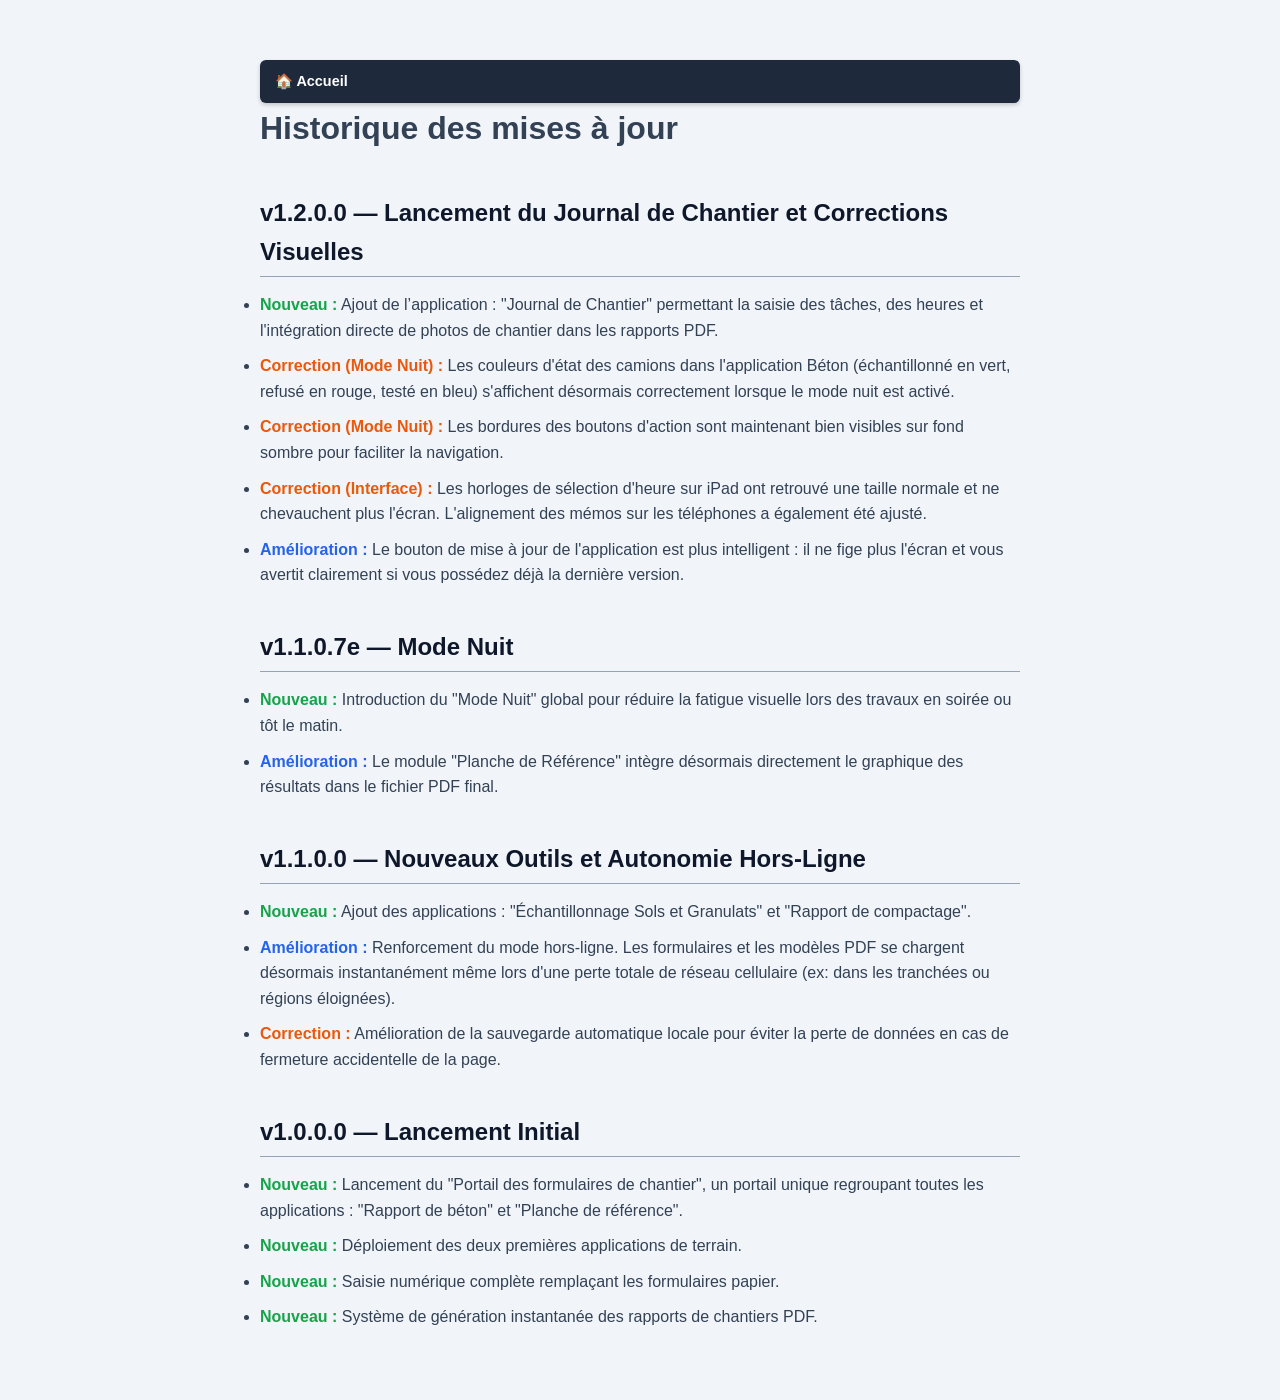
==== changelog.html @ 29d49f3a "v1.2.0.0c" ====
<!DOCTYPE html>
<html lang="fr">
<head>
    <meta charset="UTF-8">
    <meta name="viewport" content="width=device-width, initial-scale=1.0">
    <title>Historique des mises à jour - Hub Inspection</title>
    <link rel="stylesheet" href="styles.css">
    <style>
        .changelog-container {
            max-width: 800px;
            margin: 20px auto;
            padding: 20px;
            line-height: 1.6;
        }
        .version-title {
            border-bottom: 1px solid #94a3b8;
            padding-bottom: 5px;
            margin-top: 40px;
            color: #0f172a;
        }
        body.dark-mode .version-title {
            color: #f1f5f9;
            border-bottom: 1px solid #475569;
        }
        .changelog-list li {
            margin-bottom: 10px;
        }
        .tag-nouveau { color: #16a34a; font-weight: bold; }
        .tag-correction { color: #ea580c; font-weight: bold; }
        .tag-amelioration { color: #2563eb; font-weight: bold; }
        
        body.dark-mode .tag-nouveau { color: #4ade80; }
        body.dark-mode .tag-correction { color: #fb923c; }
        body.dark-mode .tag-amelioration { color: #60a5fa; }
    </style>
</head>
<body>
    <div class="changelog-container">
        
        <a class="home-button" href="index.html" style="text-align: center; margin-left: auto; background: #1e293b; color: white; text-decoration: none; padding: 10px 15px; border-radius: 6px; font-weight: bold; font-size: 0.9rem; display: flex; align-items: center; box-shadow: 0 2px 4px rgba(0,0,0,0.2);">
            🏠 Accueil
        </a>
        
        <h1 style="margin-bottom: 10px;">Historique des mises à jour</h1>
        
        <!-- v1.2.0.0 -->
        <h2 class="version-title">v1.2.0.0 — Lancement du Journal de Chantier et Corrections Visuelles</h2>
        <ul class="changelog-list">
            <li><span class="tag-nouveau">Nouveau :</span> Ajout de l’application : "Journal de Chantier" permettant la saisie des tâches, des heures et l'intégration directe de photos de chantier dans les rapports PDF.</li>
            <li><span class="tag-correction">Correction (Mode Nuit) :</span> Les couleurs d'état des camions dans l'application Béton (échantillonné en vert, refusé en rouge, testé en bleu) s'affichent désormais correctement lorsque le mode nuit est activé.</li>
            <li><span class="tag-correction">Correction (Mode Nuit) :</span> Les bordures des boutons d'action sont maintenant bien visibles sur fond sombre pour faciliter la navigation.</li>
            <li><span class="tag-correction">Correction (Interface) :</span> Les horloges de sélection d'heure sur iPad ont retrouvé une taille normale et ne chevauchent plus l'écran. L'alignement des mémos sur les téléphones a également été ajusté.</li>
            <li><span class="tag-amelioration">Amélioration :</span> Le bouton de mise à jour de l'application est plus intelligent : il ne fige plus l'écran et vous avertit clairement si vous possédez déjà la dernière version.</li>
        </ul>

        <!-- v1.1.0.7e -->
        <h2 class="version-title">v1.1.0.7e — Mode Nuit</h2>
        <ul class="changelog-list">
            <li><span class="tag-nouveau">Nouveau :</span> Introduction du "Mode Nuit" global pour réduire la fatigue visuelle lors des travaux en soirée ou tôt le matin.</li>
            <li><span class="tag-amelioration">Amélioration :</span> Le module "Planche de Référence" intègre désormais directement le graphique des résultats dans le fichier PDF final.</li>
        </ul>
        
        <!-- v1.1.0.0 -->
        <h2 class="version-title">v1.1.0.0 — Nouveaux Outils et Autonomie Hors-Ligne</h2>
        <ul class="changelog-list">
            <li><span class="tag-nouveau">Nouveau :</span> Ajout des applications : "Échantillonnage Sols et Granulats" et "Rapport de compactage".</li>
            <li><span class="tag-amelioration">Amélioration :</span> Renforcement du mode hors-ligne. Les formulaires et les modèles PDF se chargent désormais instantanément même lors d'une perte totale de réseau cellulaire (ex: dans les tranchées ou régions éloignées).</li>
            <li><span class="tag-correction">Correction :</span> Amélioration de la sauvegarde automatique locale pour éviter la perte de données en cas de fermeture accidentelle de la page.</li>
        </ul>
        
        <!-- v1.0.0.0 -->
        <h2 class="version-title">v1.0.0.0 — Lancement Initial</h2>
        <ul class="changelog-list">
            <li><span class="tag-nouveau">Nouveau :</span> Lancement du "Portail des formulaires de chantier", un portail unique regroupant toutes les applications : "Rapport de béton" et "Planche de référence".</li>
            <li><span class="tag-nouveau">Nouveau :</span> Déploiement des deux premières applications de terrain.</li>
            <li><span class="tag-nouveau">Nouveau :</span> Saisie numérique complète remplaçant les formulaires papier.</li>
            <li><span class="tag-nouveau">Nouveau :</span> Système de génération instantanée des rapports de chantiers PDF.</li>
        </ul>
        
    </div>

    <!-- Activation du Mode Nuit -->
    <script>
        if (localStorage.getItem('darkMode') === 'true') {
            document.body.classList.add('dark-mode');
        }
    </script>
</body>
</html>
---- styles.css ----
/* ========================================= */
/* VARIABLES ET RÉINITIALISATION GLOBALE     */
/* ========================================= */
:root {
    --primary: #0284c7;      
    --primary-hover: #0369a1;
    --success: #16a34a;      
    --success-bg: #f0fdf4;
    --warning: #b45309;      
    --danger: #dc2626;       
    --danger-bg: #fef2f2;
    --temoin: #8b5cf6;       
    --temoin-bg: #faf5ff;
    --bg-page: #f1f5f9;      
    --bg-card: #ffffff;
    --border: #cbd5e1;
    --text-main: #334155;
    --text-muted: #64748b;
}

* {
    box-sizing: border-box;
    margin: 0;
    padding: 0;
    font-family: 'Segoe UI', Roboto, Helvetica, Arial, sans-serif;
}

body {
    background-color: var(--bg-page);
    color: var(--text-main);
    padding: 20px;
    font-size: 16px; 
}

#app-container {
    max-width: 1200px; 
    margin: 0 auto;
    background: transparent;
}

/* ========================================= */
/* TYPOGRAPHIE ET EN-TÊTES                   */
/* ========================================= */
h2 {
    color: var(--primary);
    margin-bottom: 15px;
    font-size: 1.5rem;
    border-bottom: 2px solid var(--primary);
    padding-bottom: 5px;
}

h3 {
    color: var(--text-main);
    margin-bottom: 15px;
    font-size: 1.2rem;
    background-color: #e2e8f0;
    padding: 8px 12px;
    border-radius: 4px;
}

h4 {
    font-size: 1rem;
    color: var(--text-main);
}

/* ========================================= */
/* BARRE DE NAVIGATION (ONGLETS)             */
/* ========================================= */
#form-navigation {
    display: flex;
    gap: 10px;
    background: var(--bg-card);
    padding: 12px;
    border-radius: 8px;
    box-shadow: 0 2px 4px rgba(0,0,0,0.05);
}

.tab-btn {
    flex: 1;
    padding: 12px 20px;
    font-size: 1.1rem;
    font-weight: bold;
    color: #1e293b;
    background-color: #cbd5e1; 
    border: 2px solid #94a3b8;
    border-radius: 6px;
    cursor: pointer;
    transition: all 0.2s;
}

.tab-btn.active, .tab-btn:hover {
    background-color: var(--primary);
    color: white;
    border-color: var(--primary);
}

/* ========================================= */
/* SECTIONS ET CARTES (FORMULAIRES)          */
/* ========================================= */
.tab-section {
    background: var(--bg-card);
    padding: 25px;
    border-radius: 8px;
    box-shadow: 0 4px 6px rgba(0,0,0,0.05);
}

.form-section {
    margin-bottom: 30px;
    padding: 15px;
    border: 1px solid var(--border);
    border-radius: 6px;
    background: #f8fafc;
}

/* ========================================= */
/* GRILLES ET ALIGNEMENTS                    */
/* ========================================= */
.grid-2 {
    display: grid;
    grid-template-columns: 1fr 1fr;
    gap: 20px;
}

/* ========================================= */
/* INPUTS ET CONTRÔLES                       */
/* ========================================= */
.input-group {
    display: flex;
    flex-direction: column;
    justify-content: flex-end; /* Force l'input à rester aligné vers le bas */
    height: 100%; /* Permet d'utiliser tout l'espace disponible de la grille */
    margin-bottom: 15px;
}

.input-group label {
    display: block;
    font-weight: bold;
    margin-bottom: 5px;
    color: var(--text-main);
    font-size: 0.95rem;
    text-align: left;
}

input[type="text"],
input[type="number"],
input[type="date"],
input[type="time"],
select,
textarea {
    width: 100%;
    height: 44px;
    padding: 10px 12px;
    border: 1px solid var(--border);
    border-radius: 4px;
    font-size: 1rem;
    background-color: white;
    transition: border-color 0.2s;
    box-sizing: border-box;
    min-width: 0; 
    max-width: 100%;
}

input:focus,
select:focus,
textarea:focus {
    outline: none;
    border-color: var(--primary);
    box-shadow: 0 0 0 2px rgba(2, 132, 199, 0.2);
}

textarea {
    resize: vertical;
    min-height: 80px;
    height: auto; 
}

/* ========================================= */
/* CASES À COCHER (CHECKBOXES)               */
/* ========================================= */
.checkbox-group {
    display: flex;
    flex-direction: column;
    gap: 8px;
    margin-bottom: 10px;
}

.checkbox-group label {
    display: flex;
    align-items: center;
    gap: 10px;
    font-size: 1rem;
    cursor: pointer;
}

input[type="checkbox"] {
    width: 22px !important;
    height: 22px !important;
    flex-shrink: 0 !important; 
    cursor: pointer;
    accent-color: var(--primary);
    margin: 0;
}

/* ========================================= */
/* STYLES SPÉCIFIQUES DES CARTES             */
/* ========================================= */
.truck-card {
    border: 2px solid #94a3b8; /* Gris / Slate 400 */
    border-radius: 8px;
    padding: 15px;
    margin-bottom: 15px;
    background: #f8fafc; /* Gris très clair / Slate 50 */
    transition: background-color 0.3s, border-color 0.3s;
}
.truck-card.truck-status-refused {
    border-color: #dc2626 !important;
    background-color: #fecaca !important;
}
.truck-card.truck-status-sampled {
    border-color: #16a34a !important;
    background-color: #bbf7d0 !important;
}
.truck-card.truck-status-tested {
    border-color: #0284c7 !important;
    background-color: #bae6fd !important;
}
.truck-card > .accordion-header {
    background-color: #e2e8f0 !important;
}
.truck-card .input-group {
    margin-bottom: 0; 
}

.sample-card {
    border: 2px solid var(--success);
    border-radius: 8px;
    padding: 20px;
    margin-bottom: 25px;
    background: var(--success-bg);
}
.sample-card h3 {
    background-color: #dcfce7;
    color: var(--success);
}

.temoin-only-card {
    border: 2px solid var(--temoin);
    border-radius: 8px;
    padding: 20px;
    margin-bottom: 25px;
    background: var(--temoin-bg);
}
.temoin-only-card h3,
.temoin-only-card h4 {
    background-color: #f3e8ff;
    color: var(--temoin);
}

/* --- ACCORDÉONS --- */
.accordion-header {
    background-color: #e0f2fe;
    padding: 12px 15px;
    display: flex;
    justify-content: space-between;
    align-items: center;
    cursor: pointer;
    border-bottom: 1px solid #bae6fd;
}
.accordion-content {
    display: none;
    padding: 15px;
}
.accordion-content.active {
    display: block;
}
.chevron {
    transition: transform 0.3s ease;
    font-size: 1.2rem;
    color: #0284c7;
}
.chevron.rotated {
    transform: rotate(-90deg);
}

/* ========================================= */
/* BOUTONS D'ACTION                          */
/* ========================================= */
button[onclick^="add"] {
    padding: 12px 20px;
    font-size: 1rem;
    border-radius: 6px;
    box-shadow: 0 2px 4px rgba(0,0,0,0.1);
    transition: transform 0.1s, filter 0.2s;
}
button[onclick^="add"]:active {
    transform: scale(0.98);
}
button[onclick^="add"]:hover {
    filter: brightness(110%);
}

/* ========================================= */
/* RESPONSIVITÉ MOBILE (CORRECTIFS iPHONE/iPAD)*/
/* ========================================= */
@media (max-width: 820px) {
    
    /* 1. PROTECTION ABSOLUE DU JAVASCRIPT */
    .temoin-container[style*="display: none"],
    .temoin-container[style*="display:none"],
    *[style*="display: none"], 
    *[style*="display:none"] {
        display: none !important;
    }

    /* 2. ESPACE GLOBAL */
    body, #app-container {
        padding: 4px !important; 
        overflow-x: hidden !important; 
    }
    .tab-section {
        padding: 15px 10px !important; 
    }

    /* 3. EN-TÊTE ET NAVIGATION */
    header, .bg-primary {
        display: flex !important;
        flex-direction: column !important;
        align-items: center !important;
        text-align: center !important;
        height: auto !important;
        padding: 15px 10px !important;
    }
    #main-logo {
        margin: 0 auto 10px auto !important;
        max-width: 90% !important;
    }
    #form-navigation {
        flex-direction: column !important; 
    }
    .tab-btn {
        width: 100% !important;
        margin-bottom: 8px !important;
    }

    /* 4. TRUCK CARDS : ALIGNEMENT PAR LE BAS DE TOUTES LES LIGNES */
    .truck-card > div:not(.accordion-content):not(.accordion-header),
    .truck-card .accordion-content > div:not(.truck-toggles-container) {
        display: flex !important;
        flex-direction: row !important;
        align-items: flex-end !important;
        gap: 6px !important;
        width: 100% !important;
        margin-bottom: 10px !important;
        flex-wrap: nowrap !important;
    }

    /* Protection absolue de l'accordéon sur mobile */
    .accordion-content { display: none !important; }
    .accordion-content.active { display: block !important; }

    .truck-card .input-group {
        flex: 1 1 0% !important;
        min-width: 0 !important;
        margin-bottom: 0 !important;
    }
    .truck-card .input-group:has(.truck-remarques-select) {
        flex: 1 1 100% !important;
        margin-top: 8px !important;
    }
    .truck-card .input-group label {
        font-size: 0.8rem !important;
        line-height: 1.15 !important;
        margin-bottom: 4px !important;
    }
    .truck-remarks-controls {
        flex-wrap: wrap !important;
    }
    .truck-remarks-controls .truck-remarques-list {
        flex: 1 1 100% !important;
        min-width: 100% !important;
        width: 100% !important;
    }
    .truck-remarks-controls button {
        flex: 1 1 auto !important;
        min-height: 42px !important;
    }
    .truck-card > div:has(input[type="checkbox"]) {
        align-items: center !important;
        flex-wrap: wrap !important;
    }

    /* 4.1. ALIGNEMENT DES INPUTS D'ÉCHANTILLON DANS LA CARTE CAMION */
    .truck-sample-fields > div {
        display: flex !important;
        flex-direction: column !important;
        align-items: stretch !important;
        gap: 10px !important;
    }
    .truck-sample-fields > div > div {
        flex: 1 1 100% !important;
        min-width: 100% !important;
    }
    .truck-sample-fields label {
        font-size: 0.8rem !important;
        line-height: 1.15 !important;
        margin-bottom: 4px !important;
    }

    /* 5. FORM 3 : CONDITIONS INITIALES ET SOUS-SECTIONS */
    .sample-card .form-section div[style*="grid-template-columns: 1fr 1fr"]:not([style*="2fr"]),
    .temoin-only-card div[style*="grid-template-columns: 1fr 1fr"]:not([style*="2fr"]) {
        display: flex !important;
        flex-direction: column !important;
        gap: 15px !important;
    }
    .grid-2 {
        display: flex !important;
        flex-direction: column !important;
        gap: 15px !important;
    }

    /* 6. NETTOYAGE DES INPUTS TEMPS/DATE APPLE */
    input[type="date"], input[type="time"] {
        -webkit-appearance: none !important; 
        min-width: 0 !important;
    }
    input[type="time"]::-webkit-clear-button,
    input[type="time"]::-webkit-inner-spin-button,
    input[type="date"]::-webkit-clear-button,
    input[type="date"]::-webkit-inner-spin-button {
        display: none !important;
    }
}

/* ========================================== */
/* STYLES DU DASHBOARD (HUB PRINCIPAL)        */
/* ========================================== */
.dashboard-grid {
    display: grid;
    grid-template-columns: repeat(auto-fit, minmax(250px, 1fr));
    gap: 20px;
    padding: 10px 0;
}
.app-card {
    background: white;
    border-radius: 12px;
    padding: 30px 20px;
    text-align: center;
    text-decoration: none;
    color: #334155;
    box-shadow: 0 4px 6px rgba(0,0,0,0.05);
    border: 2px solid transparent;
    transition: transform 0.2s, box-shadow 0.2s, border-color 0.2s;
    display: flex;
    flex-direction: column;
    align-items: center;
    gap: 15px;
}
.app-card:active, .app-card:hover {
    transform: translateY(-5px);
    box-shadow: 0 8px 15px rgba(0,0,0,0.1);
    border-color: #97c6b9; 
}
.app-icon-img { 
    width: 65px; 
    height: 65px; 
    object-fit: contain; 
}
.app-title { font-size: 1.2rem; font-weight: bold; margin: 0; }
.app-desc { font-size: 0.9rem; color: #64748b; margin: 0; }

.new-app-card {
    background: #f8fafc;
    border: 2px dashed #cbd5e1;
    box-shadow: none;
}
.new-app-card:hover, .new-app-card:active {
    border-color: #97c6b9;
    background: #f0fdfa;
}

/* --- NOTIFICATIONS TOAST --- */
.toast-notification {
    visibility: hidden;
    min-width: 250px;
    background-color: #1e293b; /* Gris très foncé */
    color: #f8fafc;
    text-align: center;
    border-radius: 8px;
    padding: 16px;
    position: fixed;
    z-index: 10000;
    left: 50%;
    bottom: 40px;
    transform: translateX(-50%);
    box-shadow: 0 10px 15px -3px rgba(0, 0, 0, 0.2);
    font-size: 1rem;
    font-weight: bold;
}

/* Couleurs selon le contexte */
.toast-success { border-bottom: 4px solid #22c55e; } /* Vert */
.toast-error { border-bottom: 4px solid #ef4444; } /* Rouge */
.toast-info { border-bottom: 4px solid #0ea5e9; } /* Bleu */

/* Animation d'apparition et disparition */
.toast-notification.show {
    visibility: visible;
    animation: slideInUp 0.4s ease-out, fadeOut 0.5s ease-in 2.5s;
}

@keyframes slideInUp {
    from { bottom: 0; opacity: 0; }
    to { bottom: 40px; opacity: 1; }
}
@keyframes fadeOut {
    from { bottom: 40px; opacity: 1; }
    to { bottom: 40px; opacity: 0; }
}

/* --- MODE NUIT (CORRIGÉ) --- */
body.dark-mode {
    background-color: #0f172a; 
    color: #f8fafc;
}

/* 1. Main containers and cards */
body.dark-mode #form-navigation,
body.dark-mode .tab-section,
body.dark-mode .form-section,
body.dark-mode .app-card,
body.dark-mode .new-app-card {
    background-color: #1e293b;
    border-color: #334155;
}

/* 2. Specific forms (Keeping the color hierarchy but dark) */
body.dark-mode .truck-card {
    background-color: #172554; /* Very dark blue */
    border-color: #1e3a8a;
}
body.dark-mode .truck-card.truck-status-refused {
    border-color: #f87171 !important;
    background-color: #450a0a !important;
}
body.dark-mode .truck-card.truck-status-sampled {
    border-color: #4ade80 !important;
    background-color: #052e16 !important;
}
body.dark-mode .truck-card.truck-status-tested {
    border-color: #38bdf8 !important;
    background-color: #082f49 !important;
}
body.dark-mode .truck-card > .accordion-header {
    background-color: #334155 !important;
}
body.dark-mode .home-button {
    border: 1px solid #94a3b8 !important;
    box-shadow: 0 2px 4px rgba(0, 0, 0, 0.35) !important;
}
body.dark-mode .sample-card {
    background-color: #064e3b; /* Very dark green */
    border-color: #047857;
}
body.dark-mode .temoin-only-card {
    background-color: #3b0764; /* Very dark purple */
    border-color: #6b21a8;
}

/* 3. Headers and Accordions */
body.dark-mode h2 { border-bottom-color: #38bdf8; color: #38bdf8; }
body.dark-mode h3 { background-color: #334155; color: #f8fafc; }
body.dark-mode h4 { color: #f8fafc; }
body.dark-mode .sample-card h3 { background-color: #047857; color: white; }
body.dark-mode .temoin-only-card h3, 
body.dark-mode .temoin-only-card h4 { background-color: #6b21a8; color: white; }
body.dark-mode .accordion-header { background-color: #1e3a8a; border-bottom-color: #172554; }
body.dark-mode .truck-header-summary,
body.dark-mode .form-instructions,
body.dark-mode .truck-legend,
body.dark-mode .page-numbering {
    color: #f8fafc !important;
}
body.dark-mode .truck-legend span {
    color: #7dd3fc !important;
}
body.dark-mode .truck-legend span:nth-of-type(2) {
    color: #86efac !important;
}
body.dark-mode .truck-legend span:nth-of-type(3) {
    color: #fca5a5 !important;
}
body.dark-mode #truck-pagination-controls {
    background-color: #334155 !important;
}
body.dark-mode #save-manager button,
body.dark-mode #truck-pagination-controls button,
body.dark-mode .collapse-trucks-button {
    border: 1px solid #94a3b8 !important;
    box-shadow: 0 1px 2px rgba(0, 0, 0, 0.35);
}

/* 4. Navigation Tabs */
body.dark-mode .tab-btn { background-color: #334155; color: #cbd5e1; border-color: #475569; }
body.dark-mode .tab-btn.active, 
body.dark-mode .tab-btn:hover { background-color: #0284c7; color: white; border-color: #0284c7; }

/* 5. Inputs and Textareas */
body.dark-mode input, 
body.dark-mode select, 
body.dark-mode textarea {
    background-color: #0f172a;
    color: #ffffff;
    border-color: #475569;
}
body.dark-mode input:focus,
body.dark-mode select:focus,
body.dark-mode textarea:focus {
    border-color: #38bdf8;
    box-shadow: 0 0 0 2px rgba(56, 189, 248, 0.2);
}

/* 6. Text and Labels */
body.dark-mode label, 
body.dark-mode .app-desc, 
body.dark-mode .accordion-header {
    color: #cbd5e1;
}
body.dark-mode #save-manager label,
body.dark-mode #last-saved-status {
    color: #e2e8f0 !important;
}
body.dark-mode .app-title,
body.dark-mode .chevron {
    color: #f8fafc;
}

/* 7. Forcer l'écrasement des couleurs écrites directement dans le HTML */
body.dark-mode #global-header,
body.dark-mode [style*="background"] {
    background: #1e293b !important;
    color: #f8fafc !important;
    border-color: #334155 !important;
}

body.dark-mode header img {
    filter: invert(1);
    mix-blend-mode: screen;
}

/* ========================================== */
/* OVERRIDES MODE SOMBRE : JOURNAL DE CHANTIER*/
/* ========================================== */
body.dark-mode .task-card {
    background-color: #1e293b !important;
    border-color: #0f766e !important;
}
body.dark-mode .task-header {
    background-color: #115e59 !important;
    border-bottom-color: #0f766e !important;
}
body.dark-mode .task-header span {
    color: #ccfbf1 !important;
}
body.dark-mode .task-duration {
    background-color: #475569 !important;
    color: #f8fafc !important;
}

/* --- BORDURES VISIBLES POUR LES BOUTONS DU JOURNAL (MODE NUIT) --- */
body.dark-mode button[onclick="addTask()"],
body.dark-mode button[onclick^="removeTask"],
body.dark-mode button[onclick^="clearImage"] {
    border: 1px solid #94a3b8 !important;
    box-shadow: 0 2px 4px rgba(0, 0, 0, 0.35) !important;
}

/* --- CORRECTION DES INPUTS HEURE POUR TOUS LES APPAREILS APPLE (iPAD inclus) --- */
input[type="time"], input[type="date"] {
    -webkit-appearance: none !important;
    appearance: none !important;
    min-height: 44px !important;
    box-sizing: border-box !important;
}
input[type="time"]::-webkit-clear-button,
input[type="time"]::-webkit-inner-spin-button {
    display: none !important;
}
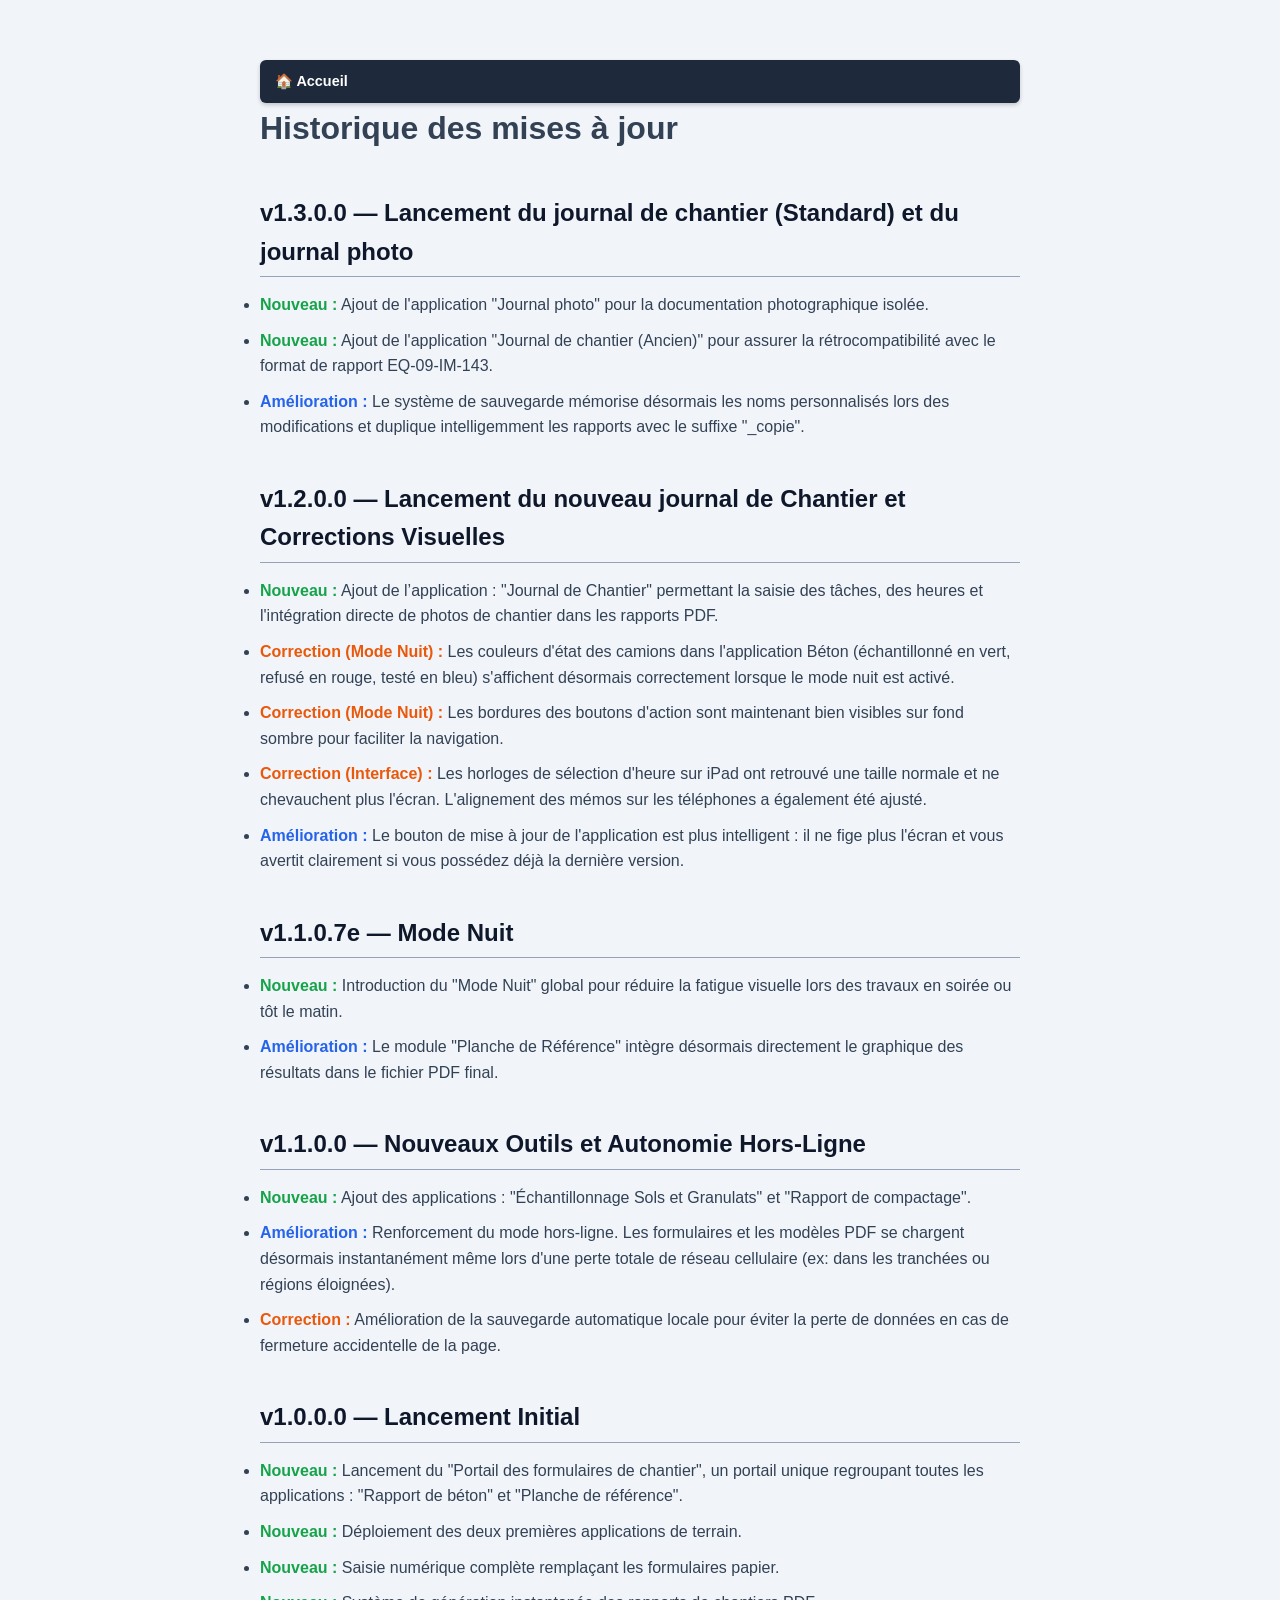
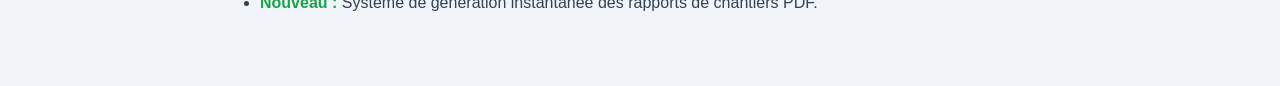
==== commit 1cfdee47: "v1.3.0.0" ====
--- a/changelog.html
+++ b/changelog.html
@@ -42,9 +42,17 @@
         </a>
         
         <h1 style="margin-bottom: 10px;">Historique des mises à jour</h1>
+
+        <!-- v1.3.0.0 -->
+        <h2 class="version-title">v1.3.0.0 — Lancement du journal de chantier (Standard) et du journal photo</h2>
+        <ul class="changelog-list">
+            <li><span class="tag-nouveau">Nouveau :</span> Ajout de l'application "Journal photo" pour la documentation photographique isolée.</li>
+            <li><span class="tag-nouveau">Nouveau :</span> Ajout de l'application "Journal de chantier (Ancien)" pour assurer la rétrocompatibilité avec le format de rapport EQ-09-IM-143.</li>
+            <li><span class="tag-amelioration">Amélioration :</span> Le système de sauvegarde mémorise désormais les noms personnalisés lors des modifications et duplique intelligemment les rapports avec le suffixe "_copie".</li>                                                                         
+        </ul>
         
         <!-- v1.2.0.0 -->
-        <h2 class="version-title">v1.2.0.0 — Lancement du Journal de Chantier et Corrections Visuelles</h2>
+        <h2 class="version-title">v1.2.0.0 — Lancement du nouveau journal de Chantier et Corrections Visuelles</h2>
         <ul class="changelog-list">
             <li><span class="tag-nouveau">Nouveau :</span> Ajout de l’application : "Journal de Chantier" permettant la saisie des tâches, des heures et l'intégration directe de photos de chantier dans les rapports PDF.</li>
             <li><span class="tag-correction">Correction (Mode Nuit) :</span> Les couleurs d'état des camions dans l'application Béton (échantillonné en vert, refusé en rouge, testé en bleu) s'affichent désormais correctement lorsque le mode nuit est activé.</li>
@@ -52,7 +60,7 @@
             <li><span class="tag-correction">Correction (Interface) :</span> Les horloges de sélection d'heure sur iPad ont retrouvé une taille normale et ne chevauchent plus l'écran. L'alignement des mémos sur les téléphones a également été ajusté.</li>
             <li><span class="tag-amelioration">Amélioration :</span> Le bouton de mise à jour de l'application est plus intelligent : il ne fige plus l'écran et vous avertit clairement si vous possédez déjà la dernière version.</li>
         </ul>
-
+                                                                    
         <!-- v1.1.0.7e -->
         <h2 class="version-title">v1.1.0.7e — Mode Nuit</h2>
         <ul class="changelog-list">
@@ -81,7 +89,7 @@
 
     <!-- Activation du Mode Nuit -->
     <script>
-        if (localStorage.getItem('darkMode') === 'true') {
+        if (localStorage.getItem('darkMode') === 'enabled') {
             document.body.classList.add('dark-mode');
         }
     </script>
--- a/styles.css
+++ b/styles.css
@@ -41,6 +41,13 @@
 /* ========================================= */
 /* TYPOGRAPHIE ET EN-TÊTES                   */
 /* ========================================= */
+
+/* Empêche les en-têtes principaux de devenir gris/noirs en Mode Nuit */
+body.dark-mode header {
+    background-color: #97c6b9 !important;
+    color: white !important;
+}
+
 h2 {
     color: var(--primary);
     margin-bottom: 15px;
@@ -635,54 +642,34 @@
     color: #f8fafc;
 }
 
-/* 7. Forcer l'écrasement des couleurs écrites directement dans le HTML */
-body.dark-mode #global-header,
-body.dark-mode [style*="background"] {
+/* 7. Forcer l'écrasement des couleurs écrites directement dans le HTML (SAUF LE HEADER) */
+body.dark-mode [style*="background"]:not(header):not(header *) {
     background: #1e293b !important;
     color: #f8fafc !important;
     border-color: #334155 !important;
 }
 
+/* Force le header à rester vert (Sécurité maximale avec sélecteur fort) */
+body.dark-mode header,
+body.dark-mode header[style] {
+    background: #97c6b9 !important;
+    color: white !important;
+}
+
+/* Le bouton "Accueil" des formulaires doit rester bleu nuit */
+body.dark-mode header a.home-button {
+    background: #1e293b !important;
+    color: white !important;
+}
+
+/* La petite bulle "Accueil" sur le hub doit garder son vert d'origine */
+body.dark-mode header span[style] {
+    background: #73968c !important;
+    color: white !important;
+}
+
+/* Inversion du logo (sombre vers blanc) */
 body.dark-mode header img {
     filter: invert(1);
     mix-blend-mode: screen;
-}
-
-/* ========================================== */
-/* OVERRIDES MODE SOMBRE : JOURNAL DE CHANTIER*/
-/* ========================================== */
-body.dark-mode .task-card {
-    background-color: #1e293b !important;
-    border-color: #0f766e !important;
-}
-body.dark-mode .task-header {
-    background-color: #115e59 !important;
-    border-bottom-color: #0f766e !important;
-}
-body.dark-mode .task-header span {
-    color: #ccfbf1 !important;
-}
-body.dark-mode .task-duration {
-    background-color: #475569 !important;
-    color: #f8fafc !important;
-}
-
-/* --- BORDURES VISIBLES POUR LES BOUTONS DU JOURNAL (MODE NUIT) --- */
-body.dark-mode button[onclick="addTask()"],
-body.dark-mode button[onclick^="removeTask"],
-body.dark-mode button[onclick^="clearImage"] {
-    border: 1px solid #94a3b8 !important;
-    box-shadow: 0 2px 4px rgba(0, 0, 0, 0.35) !important;
-}
-
-/* --- CORRECTION DES INPUTS HEURE POUR TOUS LES APPAREILS APPLE (iPAD inclus) --- */
-input[type="time"], input[type="date"] {
-    -webkit-appearance: none !important;
-    appearance: none !important;
-    min-height: 44px !important;
-    box-sizing: border-box !important;
-}
-input[type="time"]::-webkit-clear-button,
-input[type="time"]::-webkit-inner-spin-button {
-    display: none !important;
 }
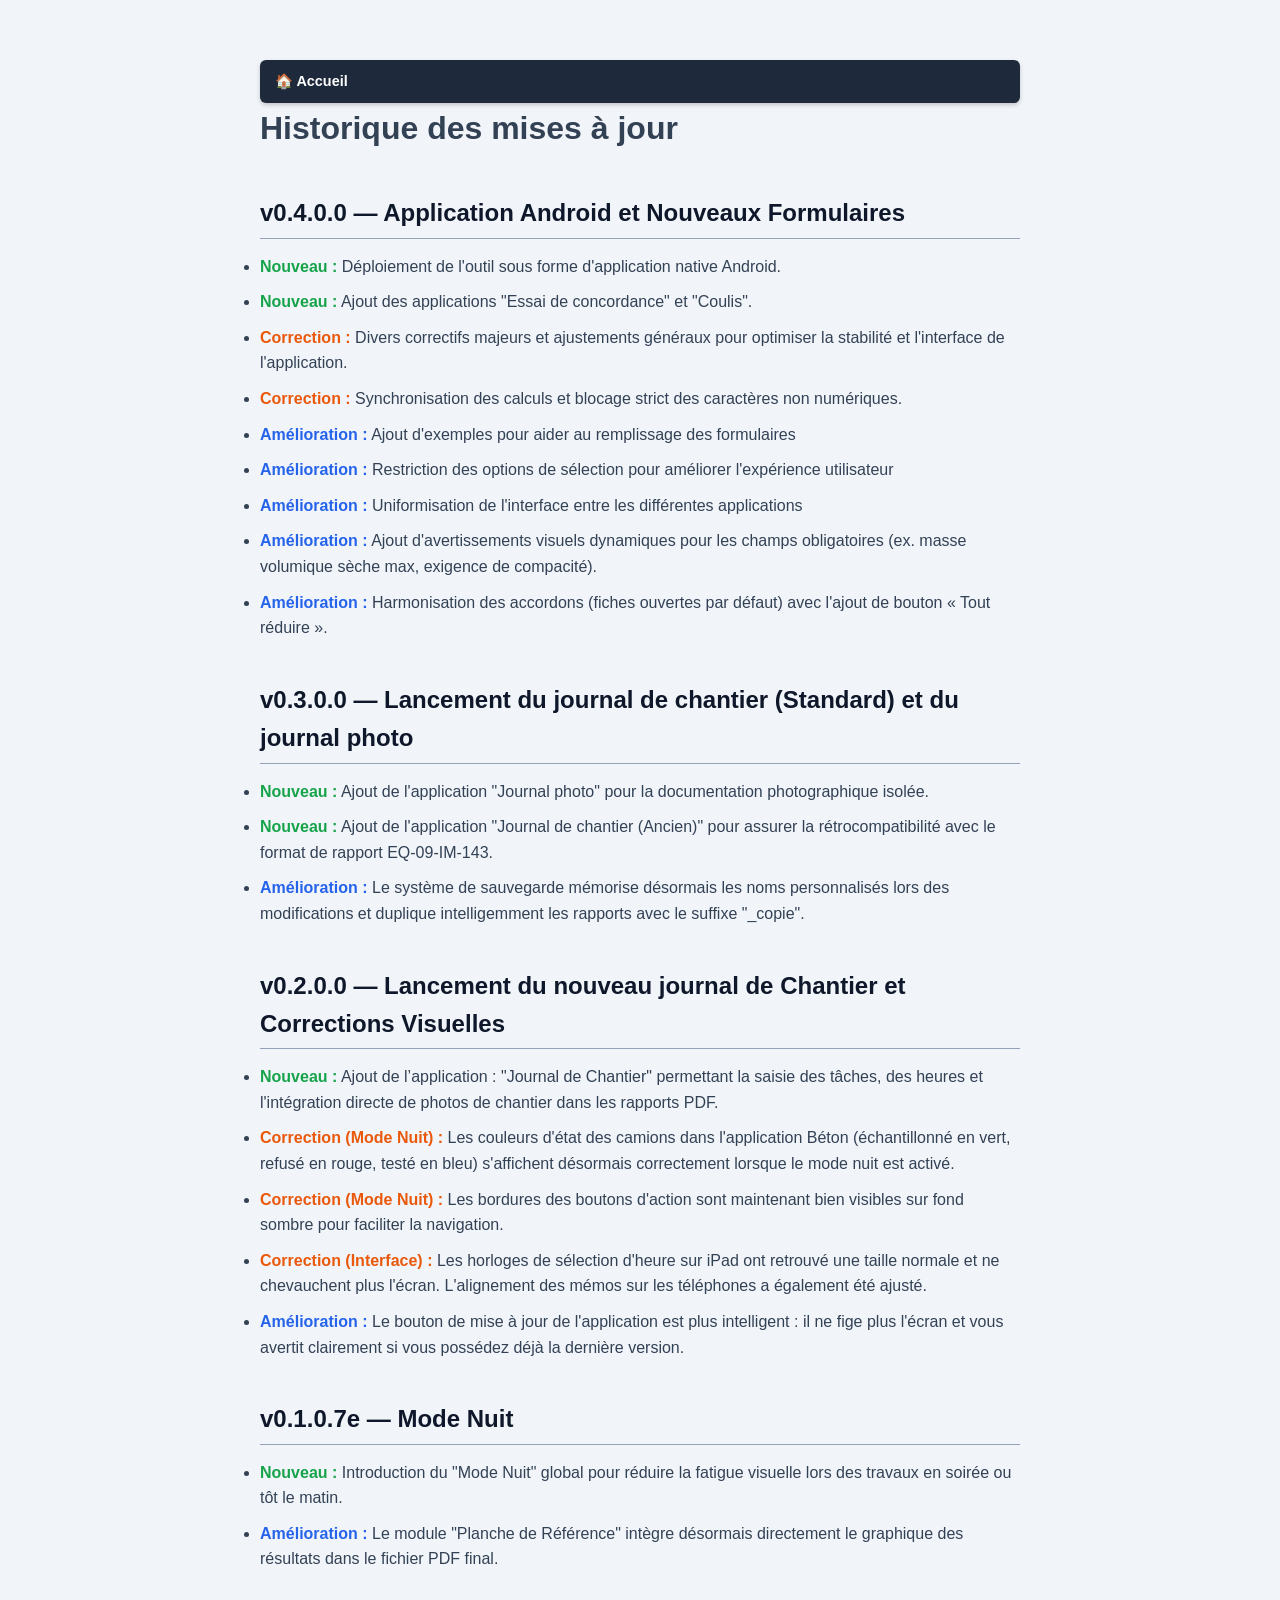
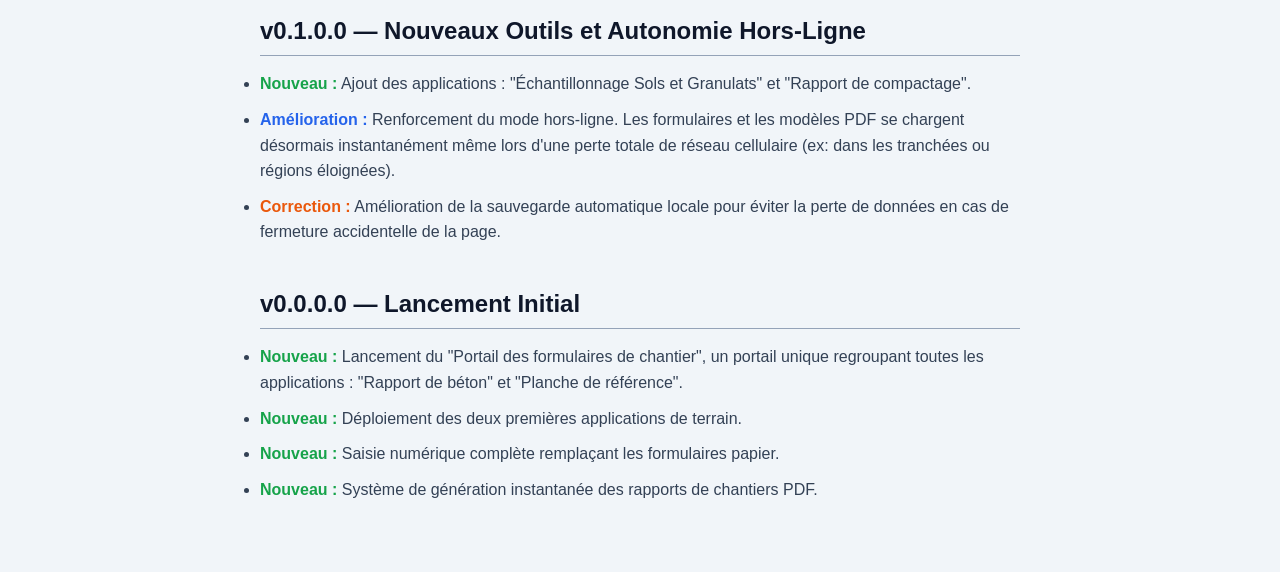
==== commit 29f0b97e: "v0.4.0.0 - Android App available - Coulis and Pavage added - Bug fixes" ====
--- a/changelog.html
+++ b/changelog.html
@@ -43,16 +43,30 @@
         
         <h1 style="margin-bottom: 10px;">Historique des mises à jour</h1>
 
-        <!-- v1.3.0.0 -->
-        <h2 class="version-title">v1.3.0.0 — Lancement du journal de chantier (Standard) et du journal photo</h2>
+        <!-- v0.4.0.0 -->
+        <h2 class="version-title">v0.4.0.0 — Application Android et Nouveaux Formulaires</h2>
+        <ul class="changelog-list">
+            <li><span class="tag-nouveau">Nouveau :</span> Déploiement de l'outil sous forme d'application native Android.</li>
+            <li><span class="tag-nouveau">Nouveau :</span> Ajout des applications "Essai de concordance" et "Coulis".</li>
+            <li><span class="tag-correction">Correction :</span> Divers correctifs majeurs et ajustements généraux pour optimiser la stabilité et l'interface de l'application.</li>
+            <li><span class="tag-correction">Correction :</span> Synchronisation des calculs et blocage strict des caractères non numériques.</li>
+            <li><span class="tag-amelioration">Amélioration :</span> Ajout d'exemples pour aider au remplissage des formulaires</li>       
+            <li><span class="tag-amelioration">Amélioration :</span> Restriction des options de sélection pour améliorer l'expérience utilisateur</li>       
+            <li><span class="tag-amelioration">Amélioration :</span> Uniformisation de l'interface entre les différentes applications</li>    
+            <li><span class="tag-amelioration">Amélioration :</span> Ajout d'avertissements visuels dynamiques pour les champs obligatoires (ex. masse volumique sèche max, exigence de compacité).</li>       
+            <li><span class="tag-amelioration">Amélioration :</span> Harmonisation des accordons (fiches ouvertes par défaut) avec l'ajout de bouton « Tout réduire ».</li>                                                             
+        </ul>
+
+        <!-- v0.3.0.0 -->
+        <h2 class="version-title">v0.3.0.0 — Lancement du journal de chantier (Standard) et du journal photo</h2>
         <ul class="changelog-list">
             <li><span class="tag-nouveau">Nouveau :</span> Ajout de l'application "Journal photo" pour la documentation photographique isolée.</li>
             <li><span class="tag-nouveau">Nouveau :</span> Ajout de l'application "Journal de chantier (Ancien)" pour assurer la rétrocompatibilité avec le format de rapport EQ-09-IM-143.</li>
             <li><span class="tag-amelioration">Amélioration :</span> Le système de sauvegarde mémorise désormais les noms personnalisés lors des modifications et duplique intelligemment les rapports avec le suffixe "_copie".</li>                                                                         
         </ul>
         
-        <!-- v1.2.0.0 -->
-        <h2 class="version-title">v1.2.0.0 — Lancement du nouveau journal de Chantier et Corrections Visuelles</h2>
+        <!-- v0.2.0.0 -->
+        <h2 class="version-title">v0.2.0.0 — Lancement du nouveau journal de Chantier et Corrections Visuelles</h2>
         <ul class="changelog-list">
             <li><span class="tag-nouveau">Nouveau :</span> Ajout de l’application : "Journal de Chantier" permettant la saisie des tâches, des heures et l'intégration directe de photos de chantier dans les rapports PDF.</li>
             <li><span class="tag-correction">Correction (Mode Nuit) :</span> Les couleurs d'état des camions dans l'application Béton (échantillonné en vert, refusé en rouge, testé en bleu) s'affichent désormais correctement lorsque le mode nuit est activé.</li>
@@ -60,31 +74,30 @@
             <li><span class="tag-correction">Correction (Interface) :</span> Les horloges de sélection d'heure sur iPad ont retrouvé une taille normale et ne chevauchent plus l'écran. L'alignement des mémos sur les téléphones a également été ajusté.</li>
             <li><span class="tag-amelioration">Amélioration :</span> Le bouton de mise à jour de l'application est plus intelligent : il ne fige plus l'écran et vous avertit clairement si vous possédez déjà la dernière version.</li>
         </ul>
-                                                                    
-        <!-- v1.1.0.7e -->
-        <h2 class="version-title">v1.1.0.7e — Mode Nuit</h2>
+                                                                                    
+        <!-- v0.1.0.7e -->
+        <h2 class="version-title">v0.1.0.7e — Mode Nuit</h2>
         <ul class="changelog-list">
             <li><span class="tag-nouveau">Nouveau :</span> Introduction du "Mode Nuit" global pour réduire la fatigue visuelle lors des travaux en soirée ou tôt le matin.</li>
             <li><span class="tag-amelioration">Amélioration :</span> Le module "Planche de Référence" intègre désormais directement le graphique des résultats dans le fichier PDF final.</li>
         </ul>
         
-        <!-- v1.1.0.0 -->
-        <h2 class="version-title">v1.1.0.0 — Nouveaux Outils et Autonomie Hors-Ligne</h2>
+        <!-- v0.1.0.0 -->
+        <h2 class="version-title">v0.1.0.0 — Nouveaux Outils et Autonomie Hors-Ligne</h2>
         <ul class="changelog-list">
             <li><span class="tag-nouveau">Nouveau :</span> Ajout des applications : "Échantillonnage Sols et Granulats" et "Rapport de compactage".</li>
             <li><span class="tag-amelioration">Amélioration :</span> Renforcement du mode hors-ligne. Les formulaires et les modèles PDF se chargent désormais instantanément même lors d'une perte totale de réseau cellulaire (ex: dans les tranchées ou régions éloignées).</li>
             <li><span class="tag-correction">Correction :</span> Amélioration de la sauvegarde automatique locale pour éviter la perte de données en cas de fermeture accidentelle de la page.</li>
         </ul>
         
-        <!-- v1.0.0.0 -->
-        <h2 class="version-title">v1.0.0.0 — Lancement Initial</h2>
+        <!-- v0.0.0.0 -->
+        <h2 class="version-title">v0.0.0.0 — Lancement Initial</h2>
         <ul class="changelog-list">
             <li><span class="tag-nouveau">Nouveau :</span> Lancement du "Portail des formulaires de chantier", un portail unique regroupant toutes les applications : "Rapport de béton" et "Planche de référence".</li>
             <li><span class="tag-nouveau">Nouveau :</span> Déploiement des deux premières applications de terrain.</li>
             <li><span class="tag-nouveau">Nouveau :</span> Saisie numérique complète remplaçant les formulaires papier.</li>
             <li><span class="tag-nouveau">Nouveau :</span> Système de génération instantanée des rapports de chantiers PDF.</li>
         </ul>
-        
     </div>
 
     <!-- Activation du Mode Nuit -->
--- a/styles.css
+++ b/styles.css
@@ -307,6 +307,49 @@
 }
 
 /* ========================================= */
+/* TÉMOIN : CONDITIONS INITIALES DE CURE       */
+/* (ligne Prélèvement + lignes a à i)          */
+/* ========================================= */
+.prelev-row {
+    display: flex;
+    flex-wrap: wrap;
+    align-items: center;
+    gap: 10px;
+    margin-bottom: 15px;
+    width: 100%;
+    max-width: 100%;
+}
+.prelev-row .prelev-title {
+    flex: 0 0 100px;
+    font-weight: bold;
+}
+.prelev-row > div {
+    flex: 1 1 140px;
+    min-width: 0;
+    display: flex;
+    align-items: center;
+    gap: 5px;
+}
+.prelev-row > div > label {
+    flex: 0 0 auto;
+}
+.prelev-row > div > input {
+    flex: 1 1 auto;
+    width: auto;
+    min-width: 0;
+}
+.temoin-container details,
+.temoin-only-card details {
+    min-width: 0;
+    max-width: 100%;
+    box-sizing: border-box;
+}
+.temoin-container details .input-group,
+.temoin-only-card details .input-group {
+    min-width: 0;
+}
+
+/* ========================================= */
 /* RESPONSIVITÉ MOBILE (CORRECTIFS iPHONE/iPAD)*/
 /* ========================================= */
 @media (max-width: 820px) {
@@ -424,6 +467,20 @@
         display: flex !important;
         flex-direction: column !important;
         gap: 15px !important;
+    }
+    .prelev-row {
+        flex-direction: column !important;
+        align-items: stretch !important;
+    }
+    .prelev-row .prelev-title {
+        flex: 0 0 auto !important;
+    }
+    .prelev-row > div {
+        flex: 1 1 auto !important;
+        width: 100% !important;
+    }
+    .prelev-row > div > label {
+        min-width: 50px;
     }
 
     /* 6. NETTOYAGE DES INPUTS TEMPS/DATE APPLE */
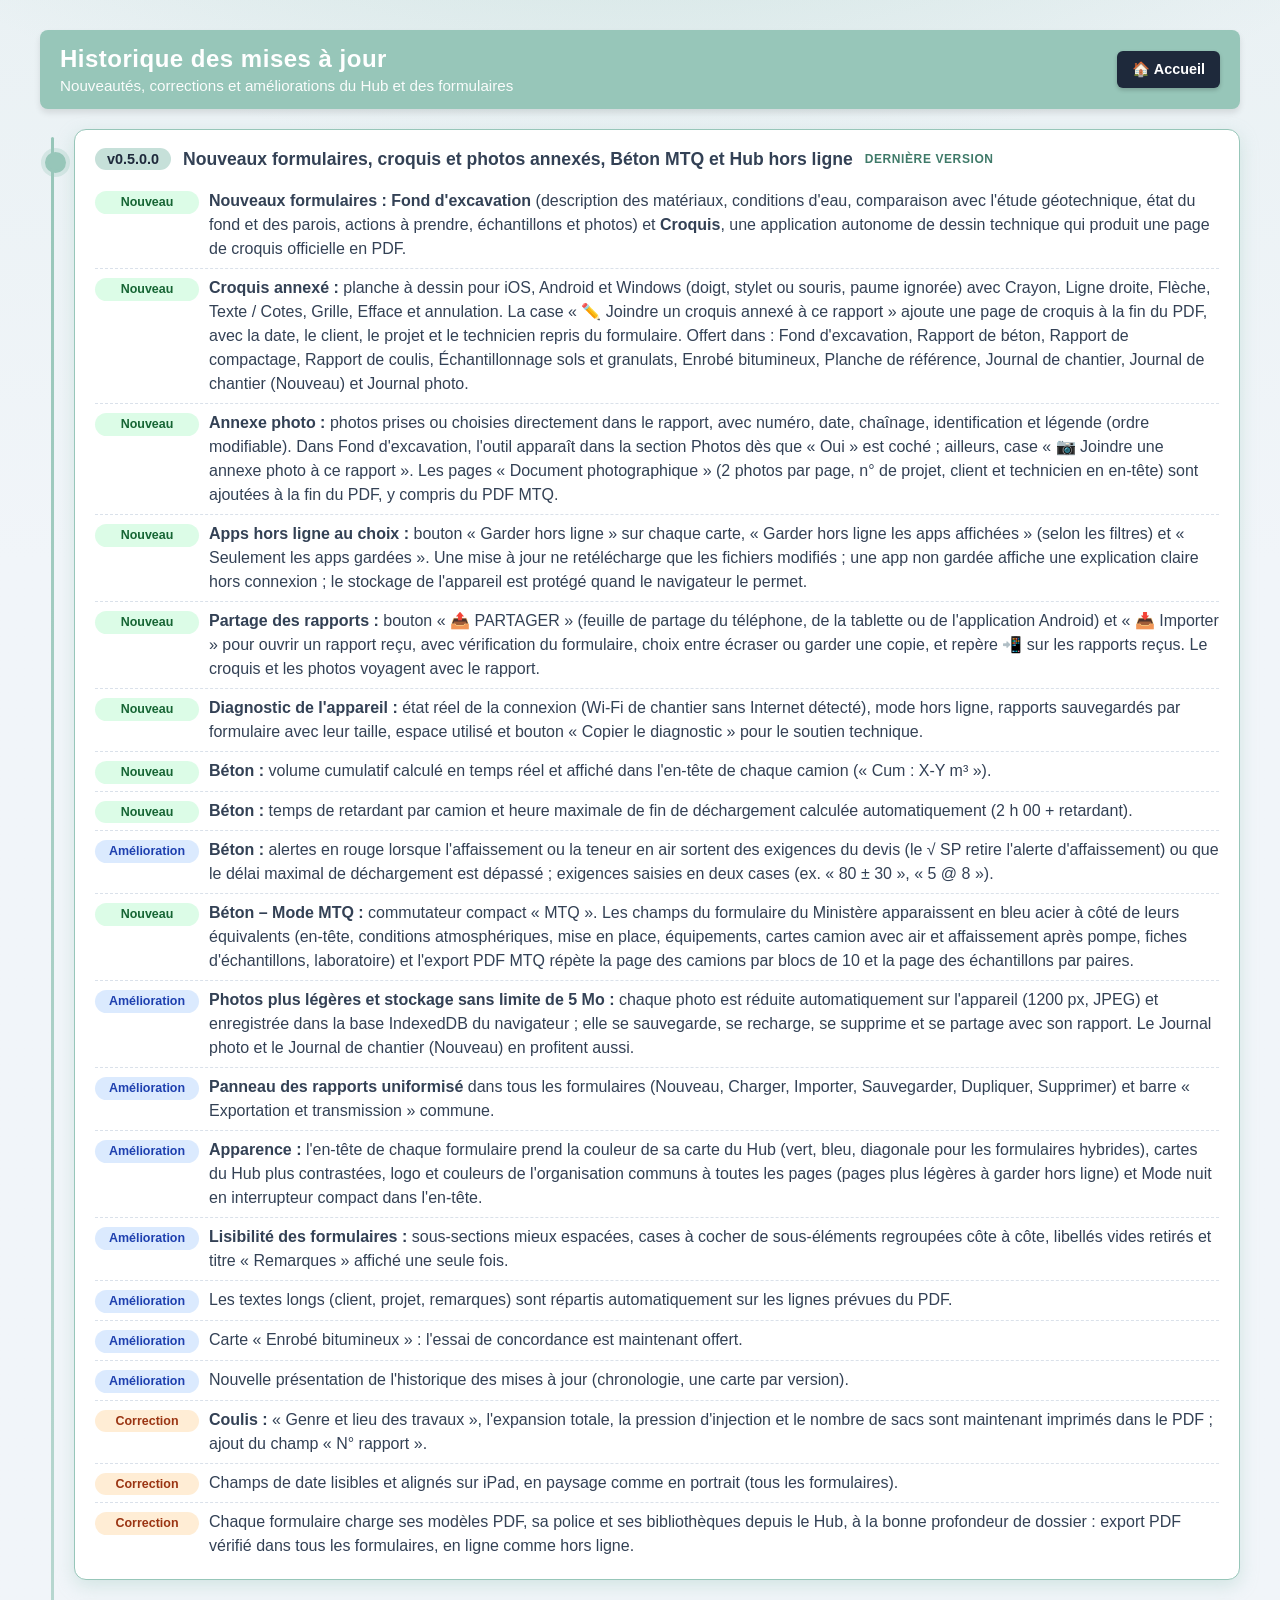
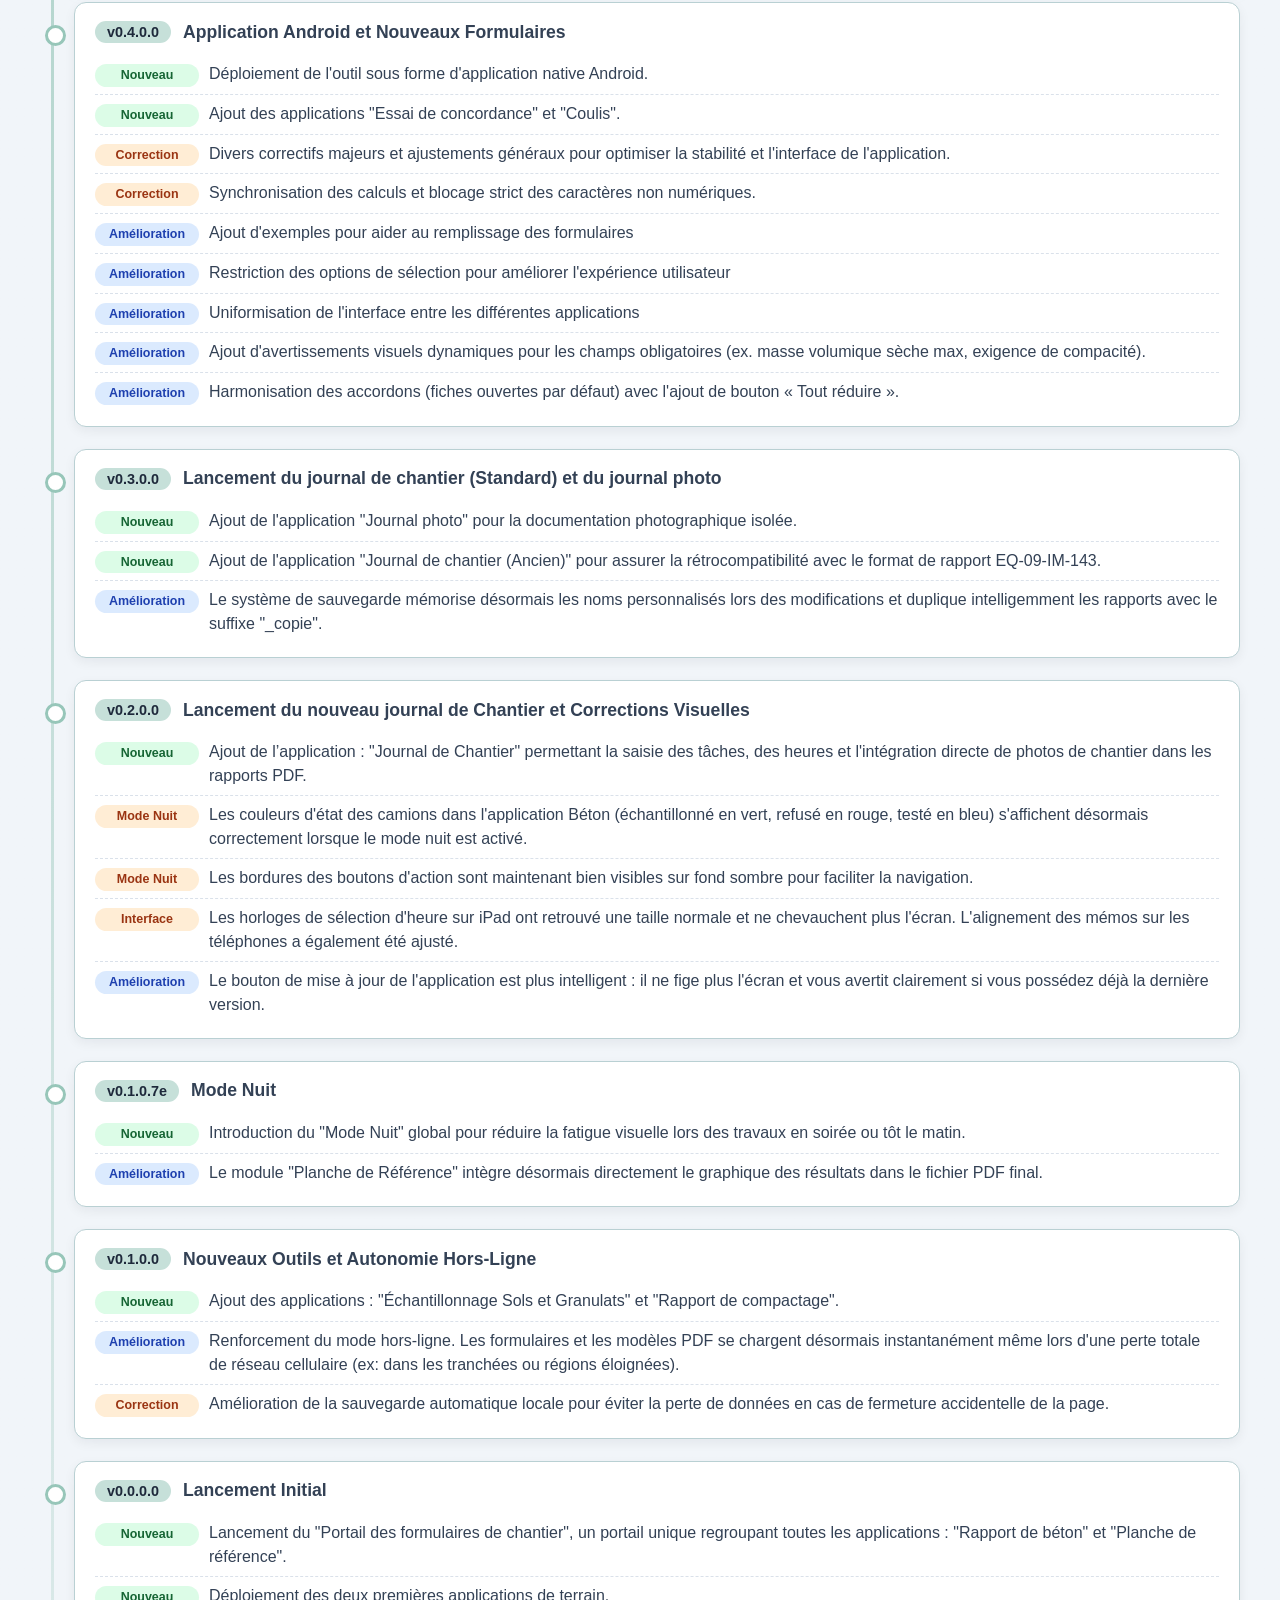
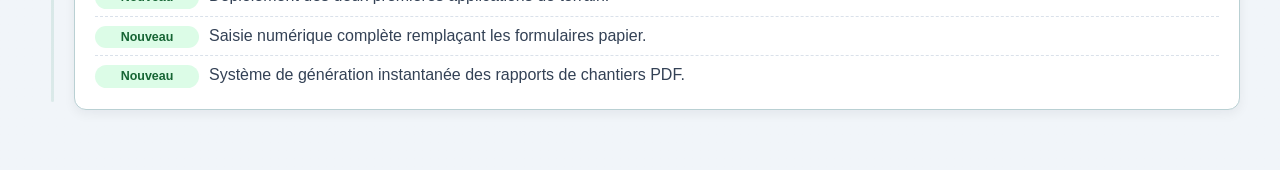
==== commit ddf2a176: "v0.5.0.0 - Freeze version of the project, with the new structure of the tree and the new shared file" ====
--- a/changelog.html
+++ b/changelog.html
@@ -4,107 +4,161 @@
     <meta charset="UTF-8">
     <meta name="viewport" content="width=device-width, initial-scale=1.0">
     <title>Historique des mises à jour - Hub Inspection</title>
-    <link rel="stylesheet" href="styles.css">
+    <link rel="stylesheet" href="shared/css/styles.css">
     <style>
-        .changelog-container {
-            max-width: 800px;
-            margin: 20px auto;
-            padding: 20px;
-            line-height: 1.6;
+        /* Historique : chronologie verticale, une carte par version. Aucune image ni police externe. */
+        .cl-wrap { max-width: 860px; margin: 0 auto; }
+        .cl-header h1 { margin: 0; font-size: 1.5rem; letter-spacing: 0.5px; }
+        .cl-header p { margin: 4px 0 0; font-size: 0.95rem; opacity: 0.95; }
+        .cl-timeline { position: relative; margin: 10px 0 40px; padding-left: 34px; }
+        .cl-timeline::before { content: ""; position: absolute; left: 11px; top: 8px; bottom: 8px; width: 3px; border-radius: 3px; background: linear-gradient(var(--brand-primary, #97c6b9), color-mix(in srgb, var(--brand-primary, #97c6b9) 25%, transparent)); }
+        .cl-version { position: relative; margin-bottom: 22px; padding: 18px 20px 14px; border-radius: 12px; background-color: var(--bg-card); border: 1px solid color-mix(in srgb, var(--brand-primary, #97c6b9) 35%, var(--border)); box-shadow: 0 4px 12px rgba(15, 23, 42, 0.06); }
+        .cl-version::before { content: ""; position: absolute; left: -30px; top: 22px; width: 15px; height: 15px; border-radius: 50%; background-color: #ffffff; border: 3px solid var(--brand-primary, #97c6b9); }
+        .cl-version.cl-latest { border-color: var(--brand-primary, #97c6b9); box-shadow: 0 6px 18px color-mix(in srgb, var(--brand-primary, #97c6b9) 35%, transparent); }
+        .cl-version.cl-latest::before { background-color: var(--brand-primary, #97c6b9); box-shadow: 0 0 0 4px color-mix(in srgb, var(--brand-primary, #97c6b9) 30%, transparent); }
+        .cl-head { display: flex; flex-wrap: wrap; align-items: center; gap: 8px 12px; margin-bottom: 12px; }
+        .cl-num { display: inline-block; padding: 3px 12px; border-radius: 999px; font-weight: 700; font-size: 0.9rem; color: #1e293b; background-color: color-mix(in srgb, var(--brand-primary, #97c6b9) 55%, #ffffff); }
+        .cl-title { margin: 0; padding: 0; background: none; border: none; font-size: 1.1rem; color: var(--text-main); }
+        .cl-new-badge { font-size: 0.75rem; font-weight: 700; text-transform: uppercase; letter-spacing: 0.6px; color: #3f7a69; }
+        .cl-list { list-style: none; margin: 0; padding: 0; }
+        .cl-list li { display: flex; gap: 10px; align-items: baseline; padding: 7px 0; border-top: 1px dashed color-mix(in srgb, var(--border) 70%, transparent); line-height: 1.5; }
+        .cl-list li:first-child { border-top: none; }
+        .cl-tag { flex: 0 0 auto; min-width: 104px; text-align: center; padding: 2px 10px; border-radius: 999px; font-size: 0.78rem; font-weight: 700; }
+        .tag-nouveau { color: #166534; background-color: #dcfce7; }
+        .tag-correction { color: #9a3412; background-color: #ffedd5; }
+        .tag-amelioration { color: #1e40af; background-color: #dbeafe; }
+
+        body.dark-mode .cl-version { background-color: #1e293b; border-color: #334155; box-shadow: none; }
+        body.dark-mode .cl-version.cl-latest { border-color: var(--brand-primary, #97c6b9); }
+        body.dark-mode .cl-version::before { background-color: #0f172a; }
+        body.dark-mode .cl-version.cl-latest::before { background-color: var(--brand-primary, #97c6b9); }
+        body.dark-mode .cl-num { color: #0f172a; background-color: var(--brand-primary, #97c6b9); }
+        body.dark-mode .cl-title { color: #f1f5f9; background: none; }
+        body.dark-mode .cl-new-badge { color: #a8d4c7; }
+        body.dark-mode .cl-list li { border-top-color: #334155; color: #e2e8f0; }
+        body.dark-mode .tag-nouveau { color: #bbf7d0; background-color: #14532d; }
+        body.dark-mode .tag-correction { color: #fed7aa; background-color: #7c2d12; }
+        body.dark-mode .tag-amelioration { color: #bfdbfe; background-color: #1e3a8a; }
+
+        @media (max-width: 600px) {
+            .cl-timeline { padding-left: 24px; }
+            .cl-timeline::before { left: 6px; }
+            .cl-version { padding: 14px 14px 10px; }
+            .cl-version::before { left: -24px; }
+            .cl-list li { flex-direction: column; gap: 4px; }
+            .cl-tag { min-width: 0; }
         }
-        .version-title {
-            border-bottom: 1px solid #94a3b8;
-            padding-bottom: 5px;
-            margin-top: 40px;
-            color: #0f172a;
-        }
-        body.dark-mode .version-title {
-            color: #f1f5f9;
-            border-bottom: 1px solid #475569;
-        }
-        .changelog-list li {
-            margin-bottom: 10px;
-        }
-        .tag-nouveau { color: #16a34a; font-weight: bold; }
-        .tag-correction { color: #ea580c; font-weight: bold; }
-        .tag-amelioration { color: #2563eb; font-weight: bold; }
-        
-        body.dark-mode .tag-nouveau { color: #4ade80; }
-        body.dark-mode .tag-correction { color: #fb923c; }
-        body.dark-mode .tag-amelioration { color: #60a5fa; }
     </style>
 </head>
 <body>
-    <div class="changelog-container">
-        
-        <a class="home-button" href="index.html" style="text-align: center; margin-left: auto; background: #1e293b; color: white; text-decoration: none; padding: 10px 15px; border-radius: 6px; font-weight: bold; font-size: 0.9rem; display: flex; align-items: center; box-shadow: 0 2px 4px rgba(0,0,0,0.2);">
-            🏠 Accueil
-        </a>
-        
-        <h1 style="margin-bottom: 10px;">Historique des mises à jour</h1>
+<div id="app-container" class="cl-wrap">
 
-        <!-- v0.4.0.0 -->
-        <h2 class="version-title">v0.4.0.0 — Application Android et Nouveaux Formulaires</h2>
-        <ul class="changelog-list">
-            <li><span class="tag-nouveau">Nouveau :</span> Déploiement de l'outil sous forme d'application native Android.</li>
-            <li><span class="tag-nouveau">Nouveau :</span> Ajout des applications "Essai de concordance" et "Coulis".</li>
-            <li><span class="tag-correction">Correction :</span> Divers correctifs majeurs et ajustements généraux pour optimiser la stabilité et l'interface de l'application.</li>
-            <li><span class="tag-correction">Correction :</span> Synchronisation des calculs et blocage strict des caractères non numériques.</li>
-            <li><span class="tag-amelioration">Amélioration :</span> Ajout d'exemples pour aider au remplissage des formulaires</li>       
-            <li><span class="tag-amelioration">Amélioration :</span> Restriction des options de sélection pour améliorer l'expérience utilisateur</li>       
-            <li><span class="tag-amelioration">Amélioration :</span> Uniformisation de l'interface entre les différentes applications</li>    
-            <li><span class="tag-amelioration">Amélioration :</span> Ajout d'avertissements visuels dynamiques pour les champs obligatoires (ex. masse volumique sèche max, exigence de compacité).</li>       
-            <li><span class="tag-amelioration">Amélioration :</span> Harmonisation des accordons (fiches ouvertes par défaut) avec l'ajout de bouton « Tout réduire ».</li>                                                             
-        </ul>
+    <header class="cl-header" style="display: flex; align-items: center; gap: 15px; background: var(--brand-primary, #97c6b9); color: white; padding: 15px 20px; border-radius: 8px; margin-bottom: 20px; margin-top: 10px; box-shadow: 0 4px 6px rgba(0,0,0,0.1);">
+        <div>
+            <h1>Historique des mises à jour</h1>
+            <p>Nouveautés, corrections et améliorations du Hub et des formulaires</p>
+        </div>
+        <a class="home-button" href="index.html" style="margin-left: auto; background: #1e293b; color: white; text-decoration: none; padding: 10px 15px; border-radius: 6px; font-weight: bold; font-size: 0.9rem; display: flex; align-items: center; box-shadow: 0 2px 4px rgba(0,0,0,0.2);">🏠 Accueil</a>
+    </header>
 
-        <!-- v0.3.0.0 -->
-        <h2 class="version-title">v0.3.0.0 — Lancement du journal de chantier (Standard) et du journal photo</h2>
-        <ul class="changelog-list">
-            <li><span class="tag-nouveau">Nouveau :</span> Ajout de l'application "Journal photo" pour la documentation photographique isolée.</li>
-            <li><span class="tag-nouveau">Nouveau :</span> Ajout de l'application "Journal de chantier (Ancien)" pour assurer la rétrocompatibilité avec le format de rapport EQ-09-IM-143.</li>
-            <li><span class="tag-amelioration">Amélioration :</span> Le système de sauvegarde mémorise désormais les noms personnalisés lors des modifications et duplique intelligemment les rapports avec le suffixe "_copie".</li>                                                                         
-        </ul>
-        
-        <!-- v0.2.0.0 -->
-        <h2 class="version-title">v0.2.0.0 — Lancement du nouveau journal de Chantier et Corrections Visuelles</h2>
-        <ul class="changelog-list">
-            <li><span class="tag-nouveau">Nouveau :</span> Ajout de l’application : "Journal de Chantier" permettant la saisie des tâches, des heures et l'intégration directe de photos de chantier dans les rapports PDF.</li>
-            <li><span class="tag-correction">Correction (Mode Nuit) :</span> Les couleurs d'état des camions dans l'application Béton (échantillonné en vert, refusé en rouge, testé en bleu) s'affichent désormais correctement lorsque le mode nuit est activé.</li>
-            <li><span class="tag-correction">Correction (Mode Nuit) :</span> Les bordures des boutons d'action sont maintenant bien visibles sur fond sombre pour faciliter la navigation.</li>
-            <li><span class="tag-correction">Correction (Interface) :</span> Les horloges de sélection d'heure sur iPad ont retrouvé une taille normale et ne chevauchent plus l'écran. L'alignement des mémos sur les téléphones a également été ajusté.</li>
-            <li><span class="tag-amelioration">Amélioration :</span> Le bouton de mise à jour de l'application est plus intelligent : il ne fige plus l'écran et vous avertit clairement si vous possédez déjà la dernière version.</li>
-        </ul>
-                                                                                    
-        <!-- v0.1.0.7e -->
-        <h2 class="version-title">v0.1.0.7e — Mode Nuit</h2>
-        <ul class="changelog-list">
-            <li><span class="tag-nouveau">Nouveau :</span> Introduction du "Mode Nuit" global pour réduire la fatigue visuelle lors des travaux en soirée ou tôt le matin.</li>
-            <li><span class="tag-amelioration">Amélioration :</span> Le module "Planche de Référence" intègre désormais directement le graphique des résultats dans le fichier PDF final.</li>
-        </ul>
-        
-        <!-- v0.1.0.0 -->
-        <h2 class="version-title">v0.1.0.0 — Nouveaux Outils et Autonomie Hors-Ligne</h2>
-        <ul class="changelog-list">
-            <li><span class="tag-nouveau">Nouveau :</span> Ajout des applications : "Échantillonnage Sols et Granulats" et "Rapport de compactage".</li>
-            <li><span class="tag-amelioration">Amélioration :</span> Renforcement du mode hors-ligne. Les formulaires et les modèles PDF se chargent désormais instantanément même lors d'une perte totale de réseau cellulaire (ex: dans les tranchées ou régions éloignées).</li>
-            <li><span class="tag-correction">Correction :</span> Amélioration de la sauvegarde automatique locale pour éviter la perte de données en cas de fermeture accidentelle de la page.</li>
-        </ul>
-        
-        <!-- v0.0.0.0 -->
-        <h2 class="version-title">v0.0.0.0 — Lancement Initial</h2>
-        <ul class="changelog-list">
-            <li><span class="tag-nouveau">Nouveau :</span> Lancement du "Portail des formulaires de chantier", un portail unique regroupant toutes les applications : "Rapport de béton" et "Planche de référence".</li>
-            <li><span class="tag-nouveau">Nouveau :</span> Déploiement des deux premières applications de terrain.</li>
-            <li><span class="tag-nouveau">Nouveau :</span> Saisie numérique complète remplaçant les formulaires papier.</li>
-            <li><span class="tag-nouveau">Nouveau :</span> Système de génération instantanée des rapports de chantiers PDF.</li>
-        </ul>
+    <div class="cl-timeline">
+
+        <section class="cl-version cl-latest">
+            <div class="cl-head"><span class="cl-num">v0.5.0.0</span><h2 class="cl-title">Nouveaux formulaires, croquis et photos annexés, Béton MTQ et Hub hors ligne</h2><span class="cl-new-badge">Dernière version</span></div>
+            <ul class="cl-list">
+                <li><span class="cl-tag tag-nouveau">Nouveau</span><span><strong>Nouveaux formulaires :</strong> <strong>Fond d'excavation</strong> (description des matériaux, conditions d'eau, comparaison avec l'étude géotechnique, état du fond et des parois, actions à prendre, échantillons et photos) et <strong>Croquis</strong>, une application autonome de dessin technique qui produit une page de croquis officielle en PDF.</span></li>
+                <li><span class="cl-tag tag-nouveau">Nouveau</span><span><strong>Croquis annexé :</strong> planche à dessin pour iOS, Android et Windows (doigt, stylet ou souris, paume ignorée) avec Crayon, Ligne droite, Flèche, Texte / Cotes, Grille, Efface et annulation. La case « ✏️ Joindre un croquis annexé à ce rapport » ajoute une page de croquis à la fin du PDF, avec la date, le client, le projet et le technicien repris du formulaire. Offert dans : Fond d'excavation, Rapport de béton, Rapport de compactage, Rapport de coulis, Échantillonnage sols et granulats, Enrobé bitumineux, Planche de référence, Journal de chantier, Journal de chantier (Nouveau) et Journal photo.</span></li>
+                <li><span class="cl-tag tag-nouveau">Nouveau</span><span><strong>Annexe photo :</strong> photos prises ou choisies directement dans le rapport, avec numéro, date, chaînage, identification et légende (ordre modifiable). Dans Fond d'excavation, l'outil apparaît dans la section Photos dès que « Oui » est coché ; ailleurs, case « 📷 Joindre une annexe photo à ce rapport ». Les pages « Document photographique » (2 photos par page, n° de projet, client et technicien en en-tête) sont ajoutées à la fin du PDF, y compris du PDF MTQ.</span></li>
+                <li><span class="cl-tag tag-nouveau">Nouveau</span><span><strong>Apps hors ligne au choix :</strong> bouton « Garder hors ligne » sur chaque carte, « Garder hors ligne les apps affichées » (selon les filtres) et « Seulement les apps gardées ». Une mise à jour ne retélécharge que les fichiers modifiés ; une app non gardée affiche une explication claire hors connexion ; le stockage de l'appareil est protégé quand le navigateur le permet.</span></li>
+                <li><span class="cl-tag tag-nouveau">Nouveau</span><span><strong>Partage des rapports :</strong> bouton « 📤 PARTAGER » (feuille de partage du téléphone, de la tablette ou de l'application Android) et « 📥 Importer » pour ouvrir un rapport reçu, avec vérification du formulaire, choix entre écraser ou garder une copie, et repère 📲 sur les rapports reçus. Le croquis et les photos voyagent avec le rapport.</span></li>
+                <li><span class="cl-tag tag-nouveau">Nouveau</span><span><strong>Diagnostic de l'appareil :</strong> état réel de la connexion (Wi-Fi de chantier sans Internet détecté), mode hors ligne, rapports sauvegardés par formulaire avec leur taille, espace utilisé et bouton « Copier le diagnostic » pour le soutien technique.</span></li>
+                <li><span class="cl-tag tag-nouveau">Nouveau</span><span><strong>Béton :</strong> volume cumulatif calculé en temps réel et affiché dans l'en-tête de chaque camion (« Cum : X-Y m³ »).</span></li>
+                <li><span class="cl-tag tag-nouveau">Nouveau</span><span><strong>Béton :</strong> temps de retardant par camion et heure maximale de fin de déchargement calculée automatiquement (2 h 00 + retardant).</span></li>
+                <li><span class="cl-tag tag-amelioration">Amélioration</span><span><strong>Béton :</strong> alertes en rouge lorsque l'affaissement ou la teneur en air sortent des exigences du devis (le √ SP retire l'alerte d'affaissement) ou que le délai maximal de déchargement est dépassé ; exigences saisies en deux cases (ex. « 80 ± 30 », « 5 @ 8 »).</span></li>
+                <li><span class="cl-tag tag-nouveau">Nouveau</span><span><strong>Béton – Mode MTQ :</strong> commutateur compact « MTQ ». Les champs du formulaire du Ministère apparaissent en bleu acier à côté de leurs équivalents (en-tête, conditions atmosphériques, mise en place, équipements, cartes camion avec air et affaissement après pompe, fiches d'échantillons, laboratoire) et l'export PDF MTQ répète la page des camions par blocs de 10 et la page des échantillons par paires.</span></li>
+                <li><span class="cl-tag tag-amelioration">Amélioration</span><span><strong>Photos plus légères et stockage sans limite de 5 Mo :</strong> chaque photo est réduite automatiquement sur l'appareil (1200 px, JPEG) et enregistrée dans la base IndexedDB du navigateur ; elle se sauvegarde, se recharge, se supprime et se partage avec son rapport. Le Journal photo et le Journal de chantier (Nouveau) en profitent aussi.</span></li>
+                <li><span class="cl-tag tag-amelioration">Amélioration</span><span><strong>Panneau des rapports uniformisé</strong> dans tous les formulaires (Nouveau, Charger, Importer, Sauvegarder, Dupliquer, Supprimer) et barre « Exportation et transmission » commune.</span></li>
+                <li><span class="cl-tag tag-amelioration">Amélioration</span><span><strong>Apparence :</strong> l'en-tête de chaque formulaire prend la couleur de sa carte du Hub (vert, bleu, diagonale pour les formulaires hybrides), cartes du Hub plus contrastées, logo et couleurs de l'organisation communs à toutes les pages (pages plus légères à garder hors ligne) et Mode nuit en interrupteur compact dans l'en-tête.</span></li>
+                <li><span class="cl-tag tag-amelioration">Amélioration</span><span><strong>Lisibilité des formulaires :</strong> sous-sections mieux espacées, cases à cocher de sous-éléments regroupées côte à côte, libellés vides retirés et titre « Remarques » affiché une seule fois.</span></li>
+                <li><span class="cl-tag tag-amelioration">Amélioration</span><span>Les textes longs (client, projet, remarques) sont répartis automatiquement sur les lignes prévues du PDF.</span></li>
+                <li><span class="cl-tag tag-amelioration">Amélioration</span><span>Carte « Enrobé bitumineux » : l'essai de concordance est maintenant offert.</span></li>
+                <li><span class="cl-tag tag-amelioration">Amélioration</span><span>Nouvelle présentation de l'historique des mises à jour (chronologie, une carte par version).</span></li>
+                <li><span class="cl-tag tag-correction">Correction</span><span><strong>Coulis :</strong> « Genre et lieu des travaux », l'expansion totale, la pression d'injection et le nombre de sacs sont maintenant imprimés dans le PDF ; ajout du champ « N° rapport ».</span></li>
+                <li><span class="cl-tag tag-correction">Correction</span><span>Champs de date lisibles et alignés sur iPad, en paysage comme en portrait (tous les formulaires).</span></li>
+                <li><span class="cl-tag tag-correction">Correction</span><span>Chaque formulaire charge ses modèles PDF, sa police et ses bibliothèques depuis le Hub, à la bonne profondeur de dossier : export PDF vérifié dans tous les formulaires, en ligne comme hors ligne.</span></li>
+            </ul>
+        </section>
+
+        <section class="cl-version">
+            <div class="cl-head"><span class="cl-num">v0.4.0.0</span><h2 class="cl-title">Application Android et Nouveaux Formulaires</h2></div>
+            <ul class="cl-list">
+                <li><span class="cl-tag tag-nouveau">Nouveau</span><span>Déploiement de l'outil sous forme d'application native Android.</span></li>
+                <li><span class="cl-tag tag-nouveau">Nouveau</span><span>Ajout des applications "Essai de concordance" et "Coulis".</span></li>
+                <li><span class="cl-tag tag-correction">Correction</span><span>Divers correctifs majeurs et ajustements généraux pour optimiser la stabilité et l'interface de l'application.</span></li>
+                <li><span class="cl-tag tag-correction">Correction</span><span>Synchronisation des calculs et blocage strict des caractères non numériques.</span></li>
+                <li><span class="cl-tag tag-amelioration">Amélioration</span><span>Ajout d'exemples pour aider au remplissage des formulaires</span></li>
+                <li><span class="cl-tag tag-amelioration">Amélioration</span><span>Restriction des options de sélection pour améliorer l'expérience utilisateur</span></li>
+                <li><span class="cl-tag tag-amelioration">Amélioration</span><span>Uniformisation de l'interface entre les différentes applications</span></li>
+                <li><span class="cl-tag tag-amelioration">Amélioration</span><span>Ajout d'avertissements visuels dynamiques pour les champs obligatoires (ex. masse volumique sèche max, exigence de compacité).</span></li>
+                <li><span class="cl-tag tag-amelioration">Amélioration</span><span>Harmonisation des accordons (fiches ouvertes par défaut) avec l'ajout de bouton « Tout réduire ».</span></li>
+            </ul>
+        </section>
+
+        <section class="cl-version">
+            <div class="cl-head"><span class="cl-num">v0.3.0.0</span><h2 class="cl-title">Lancement du journal de chantier (Standard) et du journal photo</h2></div>
+            <ul class="cl-list">
+                <li><span class="cl-tag tag-nouveau">Nouveau</span><span>Ajout de l'application "Journal photo" pour la documentation photographique isolée.</span></li>
+                <li><span class="cl-tag tag-nouveau">Nouveau</span><span>Ajout de l'application "Journal de chantier (Ancien)" pour assurer la rétrocompatibilité avec le format de rapport EQ-09-IM-143.</span></li>
+                <li><span class="cl-tag tag-amelioration">Amélioration</span><span>Le système de sauvegarde mémorise désormais les noms personnalisés lors des modifications et duplique intelligemment les rapports avec le suffixe "_copie".</span></li>
+            </ul>
+        </section>
+
+        <section class="cl-version">
+            <div class="cl-head"><span class="cl-num">v0.2.0.0</span><h2 class="cl-title">Lancement du nouveau journal de Chantier et Corrections Visuelles</h2></div>
+            <ul class="cl-list">
+                <li><span class="cl-tag tag-nouveau">Nouveau</span><span>Ajout de l’application : "Journal de Chantier" permettant la saisie des tâches, des heures et l'intégration directe de photos de chantier dans les rapports PDF.</span></li>
+                <li><span class="cl-tag tag-correction">Mode Nuit</span><span>Les couleurs d'état des camions dans l'application Béton (échantillonné en vert, refusé en rouge, testé en bleu) s'affichent désormais correctement lorsque le mode nuit est activé.</span></li>
+                <li><span class="cl-tag tag-correction">Mode Nuit</span><span>Les bordures des boutons d'action sont maintenant bien visibles sur fond sombre pour faciliter la navigation.</span></li>
+                <li><span class="cl-tag tag-correction">Interface</span><span>Les horloges de sélection d'heure sur iPad ont retrouvé une taille normale et ne chevauchent plus l'écran. L'alignement des mémos sur les téléphones a également été ajusté.</span></li>
+                <li><span class="cl-tag tag-amelioration">Amélioration</span><span>Le bouton de mise à jour de l'application est plus intelligent : il ne fige plus l'écran et vous avertit clairement si vous possédez déjà la dernière version.</span></li>
+            </ul>
+        </section>
+
+        <section class="cl-version">
+            <div class="cl-head"><span class="cl-num">v0.1.0.7e</span><h2 class="cl-title">Mode Nuit</h2></div>
+            <ul class="cl-list">
+                <li><span class="cl-tag tag-nouveau">Nouveau</span><span>Introduction du "Mode Nuit" global pour réduire la fatigue visuelle lors des travaux en soirée ou tôt le matin.</span></li>
+                <li><span class="cl-tag tag-amelioration">Amélioration</span><span>Le module "Planche de Référence" intègre désormais directement le graphique des résultats dans le fichier PDF final.</span></li>
+            </ul>
+        </section>
+
+        <section class="cl-version">
+            <div class="cl-head"><span class="cl-num">v0.1.0.0</span><h2 class="cl-title">Nouveaux Outils et Autonomie Hors-Ligne</h2></div>
+            <ul class="cl-list">
+                <li><span class="cl-tag tag-nouveau">Nouveau</span><span>Ajout des applications : "Échantillonnage Sols et Granulats" et "Rapport de compactage".</span></li>
+                <li><span class="cl-tag tag-amelioration">Amélioration</span><span>Renforcement du mode hors-ligne. Les formulaires et les modèles PDF se chargent désormais instantanément même lors d'une perte totale de réseau cellulaire (ex: dans les tranchées ou régions éloignées).</span></li>
+                <li><span class="cl-tag tag-correction">Correction</span><span>Amélioration de la sauvegarde automatique locale pour éviter la perte de données en cas de fermeture accidentelle de la page.</span></li>
+            </ul>
+        </section>
+
+        <section class="cl-version">
+            <div class="cl-head"><span class="cl-num">v0.0.0.0</span><h2 class="cl-title">Lancement Initial</h2></div>
+            <ul class="cl-list">
+                <li><span class="cl-tag tag-nouveau">Nouveau</span><span>Lancement du "Portail des formulaires de chantier", un portail unique regroupant toutes les applications : "Rapport de béton" et "Planche de référence".</span></li>
+                <li><span class="cl-tag tag-nouveau">Nouveau</span><span>Déploiement des deux premières applications de terrain.</span></li>
+                <li><span class="cl-tag tag-nouveau">Nouveau</span><span>Saisie numérique complète remplaçant les formulaires papier.</span></li>
+                <li><span class="cl-tag tag-nouveau">Nouveau</span><span>Système de génération instantanée des rapports de chantiers PDF.</span></li>
+            </ul>
+        </section>
+
     </div>
+</div>
 
-    <!-- Activation du Mode Nuit -->
-    <script>
-        if (localStorage.getItem('darkMode') === 'enabled') {
-            document.body.classList.add('dark-mode');
-        }
-    </script>
+<!-- Activation du Mode Nuit -->
+<script>
+    if (localStorage.getItem('darkMode') === 'enabled') {
+        document.body.classList.add('dark-mode');
+    }
+</script>
 </body>
-</html>+</html>
--- a/shared/css/styles.css
+++ b/shared/css/styles.css
@@ -0,0 +1,1521 @@
+/* ========================================= */
+/* VARIABLES ET RÉINITIALISATION GLOBALE     */
+/* ========================================= */
+:root {
+    --primary: #0284c7;      
+    --primary-hover: #0369a1;
+    --success: #16a34a;      
+    --success-bg: #f0fdf4;
+    --warning: #b45309;      
+    --danger: #dc2626;       
+    --danger-bg: #fef2f2;
+    --temoin: #8b5cf6;       
+    --temoin-bg: #faf5ff;
+    --bg-page: #f1f5f9;      
+    --bg-card: #ffffff;
+    --border: #cbd5e1;
+    --text-main: #334155;
+    --text-muted: #64748b;
+}
+
+* {
+    box-sizing: border-box;
+    margin: 0;
+    padding: 0;
+    font-family: 'Segoe UI', Roboto, Helvetica, Arial, sans-serif;
+}
+
+body {
+    background-color: var(--bg-page);
+    color: var(--text-main);
+    padding: 20px;
+    font-size: 16px; 
+}
+
+#app-container {
+    max-width: 1200px; 
+    margin: 0 auto;
+    background: transparent;
+}
+
+/* ========================================= */
+/* TYPOGRAPHIE ET EN-TÊTES                   */
+/* ========================================= */
+
+/* Empêche les en-têtes principaux de devenir gris/noirs en Mode Nuit */
+body.dark-mode header {
+    background-color: var(--brand-primary, #97c6b9) !important;
+    color: white !important;
+}
+
+h2 {
+    color: var(--primary);
+    margin-bottom: 15px;
+    font-size: 1.5rem;
+    border-bottom: 2px solid var(--primary);
+    padding-bottom: 5px;
+}
+
+h3 {
+    color: var(--text-main);
+    margin-bottom: 15px;
+    font-size: 1.2rem;
+    background-color: #e2e8f0;
+    padding: 8px 12px;
+    border-radius: 4px;
+}
+
+h4 {
+    font-size: 1rem;
+    color: var(--text-main);
+}
+
+/* ========================================= */
+/* BARRE DE NAVIGATION (ONGLETS)             */
+/* ========================================= */
+#form-navigation {
+    display: flex;
+    gap: 10px;
+    background: var(--bg-card);
+    padding: 12px;
+    border-radius: 8px;
+    box-shadow: 0 2px 4px rgba(0,0,0,0.05);
+}
+
+.tab-btn {
+    flex: 1;
+    padding: 12px 20px;
+    font-size: 1.1rem;
+    font-weight: bold;
+    color: #1e293b;
+    background-color: #cbd5e1; 
+    border: 2px solid #94a3b8;
+    border-radius: 6px;
+    cursor: pointer;
+    transition: all 0.2s;
+}
+
+.tab-btn.active, .tab-btn:hover {
+    background-color: var(--primary);
+    color: white;
+    border-color: var(--primary);
+}
+
+/* ========================================= */
+/* SECTIONS ET CARTES (FORMULAIRES)          */
+/* ========================================= */
+.tab-section {
+    background: var(--bg-card);
+    padding: 25px;
+    border-radius: 8px;
+    box-shadow: 0 4px 6px rgba(0,0,0,0.05);
+}
+
+.form-section {
+    margin-bottom: 30px;
+    padding: 15px;
+    border: 1px solid var(--border);
+    border-radius: 6px;
+    background: #f8fafc;
+}
+
+/* ========================================= */
+/* GRILLES ET ALIGNEMENTS                    */
+/* ========================================= */
+.grid-2 {
+    display: grid;
+    grid-template-columns: 1fr 1fr;
+    gap: 20px;
+}
+
+/* ========================================= */
+/* INPUTS ET CONTRÔLES                       */
+/* ========================================= */
+.input-group {
+    display: flex;
+    flex-direction: column;
+    justify-content: flex-end; /* Force l'input à rester aligné vers le bas */
+    height: 100%; /* Permet d'utiliser tout l'espace disponible de la grille */
+    margin-bottom: 15px;
+}
+
+.input-group label {
+    display: block;
+    font-weight: bold;
+    margin-bottom: 5px;
+    color: var(--text-main);
+    font-size: 0.95rem;
+    text-align: left;
+}
+
+input[type="text"],
+input[type="number"],
+input[type="date"],
+input[type="time"],
+select,
+textarea {
+    width: 100%;
+    height: 44px;
+    padding: 10px 12px;
+    border: 1px solid var(--border);
+    border-radius: 4px;
+    font-size: 1rem;
+    background-color: white;
+    transition: border-color 0.2s;
+    box-sizing: border-box;
+    min-width: 0; 
+    max-width: 100%;
+}
+
+input:focus,
+select:focus,
+textarea:focus {
+    outline: none;
+    border-color: var(--primary);
+    box-shadow: 0 0 0 2px rgba(2, 132, 199, 0.2);
+}
+
+textarea {
+    resize: vertical;
+    min-height: 80px;
+    height: auto; 
+}
+
+/* ========================================= */
+/* CASES À COCHER (CHECKBOXES)               */
+/* ========================================= */
+.checkbox-group {
+    display: flex;
+    flex-direction: column;
+    gap: 8px;
+    margin-bottom: 10px;
+}
+
+.checkbox-group label {
+    display: flex;
+    align-items: center;
+    gap: 10px;
+    font-size: 1rem;
+    cursor: pointer;
+}
+
+input[type="checkbox"] {
+    width: 22px !important;
+    height: 22px !important;
+    flex-shrink: 0 !important; 
+    cursor: pointer;
+    accent-color: var(--primary);
+    margin: 0;
+}
+
+/* ========================================= */
+/* STYLES SPÉCIFIQUES DES CARTES             */
+/* ========================================= */
+.truck-card {
+    border: 2px solid #94a3b8; /* Gris / Slate 400 */
+    border-radius: 8px;
+    padding: 15px;
+    margin-bottom: 15px;
+    background: #f8fafc; /* Gris très clair / Slate 50 */
+    transition: background-color 0.3s, border-color 0.3s;
+}
+.truck-card.truck-status-refused {
+    border-color: #dc2626 !important;
+    background-color: #fecaca !important;
+}
+.truck-card.truck-status-sampled {
+    border-color: #16a34a !important;
+    background-color: #bbf7d0 !important;
+}
+.truck-card.truck-status-tested {
+    border-color: #0284c7 !important;
+    background-color: #bae6fd !important;
+}
+.truck-card > .accordion-header {
+    background-color: #e2e8f0 !important;
+}
+.truck-card .input-group {
+    margin-bottom: 0; 
+}
+
+.sample-card {
+    border: 2px solid var(--success);
+    border-radius: 8px;
+    padding: 20px;
+    margin-bottom: 25px;
+    background: var(--success-bg);
+}
+.sample-card h3 {
+    background-color: #dcfce7;
+    color: var(--success);
+}
+
+.temoin-only-card {
+    border: 2px solid var(--temoin);
+    border-radius: 8px;
+    padding: 20px;
+    margin-bottom: 25px;
+    background: var(--temoin-bg);
+}
+.temoin-only-card h3,
+.temoin-only-card h4 {
+    background-color: #f3e8ff;
+    color: var(--temoin);
+}
+
+/* --- ACCORDÉONS --- */
+.accordion-header {
+    background-color: #e0f2fe;
+    padding: 12px 15px;
+    display: flex;
+    justify-content: space-between;
+    align-items: center;
+    cursor: pointer;
+    border-bottom: 1px solid #bae6fd;
+}
+.accordion-content {
+    display: none;
+    padding: 15px;
+}
+.accordion-content.active {
+    display: block;
+}
+.chevron {
+    transition: transform 0.3s ease;
+    font-size: 1.2rem;
+    color: #0284c7;
+}
+.chevron.rotated {
+    transform: rotate(-90deg);
+}
+
+/* ========================================= */
+/* BOUTONS D'ACTION                          */
+/* ========================================= */
+button[onclick^="add"] {
+    padding: 12px 20px;
+    font-size: 1rem;
+    border-radius: 6px;
+    box-shadow: 0 2px 4px rgba(0,0,0,0.1);
+    transition: transform 0.1s, filter 0.2s;
+}
+button[onclick^="add"]:active {
+    transform: scale(0.98);
+}
+button[onclick^="add"]:hover {
+    filter: brightness(110%);
+}
+
+/* ========================================= */
+/* TÉMOIN : CONDITIONS INITIALES DE CURE       */
+/* (ligne Prélèvement + lignes a à i)          */
+/* ========================================= */
+.prelev-row {
+    display: flex;
+    flex-wrap: wrap;
+    align-items: center;
+    gap: 10px;
+    margin-bottom: 15px;
+    width: 100%;
+    max-width: 100%;
+}
+.prelev-row .prelev-title {
+    flex: 0 0 100px;
+    font-weight: bold;
+}
+.prelev-row > div {
+    flex: 1 1 140px;
+    min-width: 0;
+    display: flex;
+    align-items: center;
+    gap: 5px;
+}
+.prelev-row > div > label {
+    flex: 0 0 auto;
+}
+.prelev-row > div > input {
+    flex: 1 1 auto;
+    width: auto;
+    min-width: 0;
+}
+.temoin-container details,
+.temoin-only-card details {
+    min-width: 0;
+    max-width: 100%;
+    box-sizing: border-box;
+}
+.temoin-container details .input-group,
+.temoin-only-card details .input-group {
+    min-width: 0;
+}
+
+/* ========================================= */
+/* RESPONSIVITÉ MOBILE (CORRECTIFS iPHONE/iPAD)*/
+/* ========================================= */
+@media (max-width: 820px) {
+    
+    /* 1. PROTECTION ABSOLUE DU JAVASCRIPT */
+    .temoin-container[style*="display: none"],
+    .temoin-container[style*="display:none"],
+    *[style*="display: none"], 
+    *[style*="display:none"] {
+        display: none !important;
+    }
+
+    /* 2. ESPACE GLOBAL */
+    body, #app-container {
+        padding: 4px !important; 
+        overflow-x: hidden !important; 
+    }
+    .tab-section {
+        padding: 15px 10px !important; 
+    }
+
+    /* 3. EN-TÊTE ET NAVIGATION */
+    header, .bg-primary {
+        display: flex !important;
+        flex-direction: column !important;
+        align-items: center !important;
+        text-align: center !important;
+        height: auto !important;
+        padding: 15px 10px !important;
+    }
+    #main-logo {
+        margin: 0 auto 10px auto !important;
+        max-width: 90% !important;
+    }
+    #form-navigation {
+        flex-direction: column !important; 
+    }
+    .tab-btn {
+        width: 100% !important;
+        margin-bottom: 8px !important;
+    }
+
+    /* 4. TRUCK CARDS : ALIGNEMENT PAR LE BAS DE TOUTES LES LIGNES */
+    .truck-card > div:not(.accordion-content):not(.accordion-header),
+    .truck-card .accordion-content > div:not(.truck-toggles-container) {
+        display: flex !important;
+        flex-direction: row !important;
+        align-items: flex-end !important;
+        gap: 6px !important;
+        width: 100% !important;
+        margin-bottom: 10px !important;
+        flex-wrap: nowrap !important;
+    }
+
+    /* Protection absolue de l'accordéon sur mobile */
+    .accordion-content { display: none !important; }
+    .accordion-content.active { display: block !important; }
+
+    .truck-card .input-group {
+        flex: 1 1 0% !important;
+        min-width: 0 !important;
+        margin-bottom: 0 !important;
+    }
+    .truck-card .input-group:has(.truck-remarques-select) {
+        flex: 1 1 100% !important;
+        margin-top: 8px !important;
+    }
+    .truck-card .input-group label {
+        font-size: 0.8rem !important;
+        line-height: 1.15 !important;
+        margin-bottom: 4px !important;
+    }
+    .truck-remarks-controls {
+        flex-wrap: wrap !important;
+    }
+    .truck-remarks-controls .truck-remarques-list {
+        flex: 1 1 100% !important;
+        min-width: 100% !important;
+        width: 100% !important;
+    }
+    .truck-remarks-controls button {
+        flex: 1 1 auto !important;
+        min-height: 42px !important;
+    }
+    .truck-card > div:has(input[type="checkbox"]) {
+        align-items: center !important;
+        flex-wrap: wrap !important;
+    }
+
+    /* 4.1. ALIGNEMENT DES INPUTS D'ÉCHANTILLON DANS LA CARTE CAMION */
+    .truck-sample-fields > div {
+        display: flex !important;
+        flex-direction: column !important;
+        align-items: stretch !important;
+        gap: 10px !important;
+    }
+    .truck-sample-fields > div > div {
+        flex: 1 1 100% !important;
+        min-width: 100% !important;
+    }
+    .truck-sample-fields label {
+        font-size: 0.8rem !important;
+        line-height: 1.15 !important;
+        margin-bottom: 4px !important;
+    }
+
+    /* 5. FORM 3 : CONDITIONS INITIALES ET SOUS-SECTIONS */
+    .sample-card .form-section div[style*="grid-template-columns: 1fr 1fr"]:not([style*="2fr"]),
+    .temoin-only-card div[style*="grid-template-columns: 1fr 1fr"]:not([style*="2fr"]) {
+        display: flex !important;
+        flex-direction: column !important;
+        gap: 15px !important;
+    }
+    .grid-2 {
+        display: flex !important;
+        flex-direction: column !important;
+        gap: 15px !important;
+    }
+    .prelev-row {
+        flex-direction: column !important;
+        align-items: stretch !important;
+    }
+    .prelev-row .prelev-title {
+        flex: 0 0 auto !important;
+    }
+    .prelev-row > div {
+        flex: 1 1 auto !important;
+        width: 100% !important;
+    }
+    .prelev-row > div > label {
+        min-width: 50px;
+    }
+
+    /* 6. NETTOYAGE DES INPUTS TEMPS/DATE APPLE */
+    input[type="date"], input[type="time"] {
+        -webkit-appearance: none !important; 
+        min-width: 0 !important;
+    }
+    input[type="time"]::-webkit-clear-button,
+    input[type="time"]::-webkit-inner-spin-button,
+    input[type="date"]::-webkit-clear-button,
+    input[type="date"]::-webkit-inner-spin-button {
+        display: none !important;
+    }
+}
+
+/* ========================================== */
+/* STYLES DU DASHBOARD (HUB PRINCIPAL)        */
+/* ========================================== */
+.dashboard-grid {
+    display: grid;
+    grid-template-columns: repeat(auto-fit, minmax(250px, 1fr));
+    gap: 20px;
+    padding: 10px 0;
+}
+.app-card {
+    background: white;
+    border-radius: 12px;
+    padding: 30px 20px;
+    text-align: center;
+    text-decoration: none;
+    color: #334155;
+    box-shadow: 0 4px 6px rgba(0,0,0,0.05);
+    border: 2px solid transparent;
+    transition: transform 0.2s, box-shadow 0.2s, border-color 0.2s;
+    display: flex;
+    flex-direction: column;
+    align-items: center;
+    gap: 15px;
+}
+.app-card:active, .app-card:hover {
+    transform: translateY(-5px);
+    box-shadow: 0 8px 15px rgba(0,0,0,0.1);
+    border-color: var(--brand-primary, #97c6b9); 
+}
+.app-icon-img { 
+    width: 65px; 
+    height: 65px; 
+    object-fit: contain; 
+}
+.app-title { font-size: 1.2rem; font-weight: bold; margin: 0; }
+.app-desc { font-size: 0.9rem; color: #64748b; margin: 0; }
+
+/* ========================================== */
+/* PALETTE ORGANISMES / SERVICES (HUB)        */
+/* Ancrée sur le vert Englobe #97c6b9         */
+/* ========================================== */
+:root {
+    /* Bordures / remplissages : organismes */
+    --org-eng: var(--brand-primary, #97c6b9);      /* Englobe : vert sauge */
+    --org-gen: #7fa99b;      /* Général : sauge-ardoise */
+    --org-mtq: #6495b8;      /* MTQ : bleu acier atténué */
+    --org-hdq: #c2955d;      /* Hydro-Québec : ocre atténué */
+    --org-hyb: #82aeb8;      /* Hybride : sarcelle-ardoise */
+
+    /* Bordures / remplissages : secteurs */
+    --svc-env: #7fb8b0;      /* CER : sarcelle douce */
+
+    /* Bordures / remplissages : services (une couleur distincte par service) */
+    --svc-gen: #94a3b8;      /* Transversal - Outils généraux : ardoise */
+    --svc-acq: #2dd4bf;      /* ICI - Acquisition de données : sarcelle */
+    --svc-geo: #fb923c;      /* ICI - Géosciences et géotechnique : orange terre */
+    --svc-gqa: #c084fc;      /* ICI - Gestion de la qualité et des actifs : lavande */
+    --svc-cmt: #60a5fa;      /* ICI - Ingénierie civile, municipale et transports : cobalt */
+    --svc-mat: #4ade80;      /* ICI - Ingénierie et inspection des matériaux : menthe */
+    --svc-bat: #f472b6;      /* ICI - Science et ingénierie du bâtiment : rose */
+    --svc-asa: #e879f9;      /* CER - Acceptabilité sociale : orchidée */
+    --svc-cli: #e879f9;      /* CER - Changements climatiques : orchidée */
+    --svc-eco: #a3e635;      /* CER - Écologie et milieux naturels : lime */
+    --svc-ees: #34d399;      /* CER - Évaluation environnementale de site : émeraude */
+    --svc-sol: #acc860;      /* CER - Gestion des sols contaminés : vert sol */
+    --svc-hyd: #38bdf8;      /* CER - Hydrogéologie : bleu eau */
+
+    /* Textes (assombris pour contraste >= 4.5:1 sur blanc) */
+    --org-eng-text: #3f7a69;
+    --org-gen-text: #4f7366;
+    --org-mtq-text: #3d6f93;
+    --org-hdq-text: #8a6330;
+    --org-hyb-text: #3f7680;
+    --svc-env-text: #2f7068;
+
+    /* Boutons de filtre : texte par défaut / texte sur bouton actif */
+    --filter-text: #475569;
+    --filter-on-fill: #ffffff;
+    --hub-card-bg: #ffffff;
+}
+
+body.dark-mode {
+    --org-eng-text: #a8d4c7;
+    --org-gen-text: #9fc4b6;
+    --org-mtq-text: #93bad8;
+    --org-hdq-text: #dcb383;
+    --org-hyb-text: #9cc8d1;
+    --svc-env-text: #94d0c7;
+    --filter-text: #cbd5e1;
+    --hub-card-bg: #1e293b;
+}
+
+/* --- Titre du Hub --- */
+.hub-heading {
+    color: #334155;
+    margin-bottom: 20px;
+}
+
+/* --- Barre de filtres --- */
+.hub-filters {
+    margin-bottom: 25px;
+    background: var(--bg-card);
+    padding: 15px;
+    border-radius: 8px;
+    box-shadow: 0 2px 5px rgba(0,0,0,0.05);
+    display: flex;
+    flex-direction: column;
+    gap: 12px;
+}
+.filter-row {
+    display: flex;
+    gap: 8px;
+    flex-wrap: wrap;
+    align-items: center;
+}
+.filter-label {
+    color: #475569;
+    font-size: 0.9rem;
+    font-weight: bold;
+    min-width: 140px;
+}
+.filter-btn {
+    --c: #64748b;            /* couleur de bordure / remplissage */
+    padding: 6px 14px;
+    border: 2px solid var(--c);
+    background: transparent;
+    color: var(--filter-text);
+    border-radius: 20px;
+    font-size: 0.85rem;
+    font-weight: bold;
+    cursor: pointer;
+    transition: background-color 0.2s, color 0.2s, border-color 0.2s;
+}
+.filter-btn:hover {
+    background: color-mix(in srgb, var(--c) 15%, transparent);
+}
+.filter-btn.active,
+.filter-btn.active:hover {
+    background: var(--c);
+    color: var(--filter-on-fill);
+    /* Lisibilité du texte blanc sur les teintes claires (menthe, lime...) */
+    text-shadow: 0 1px 2px rgba(15, 23, 42, 0.45);
+}
+.filter-btn:focus-visible {
+    outline: 2px solid var(--c);
+    outline-offset: 2px;
+}
+
+.org-btn[data-org="eng"]         { --c: var(--org-eng); }
+.org-btn[data-org="mtq"]         { --c: var(--org-mtq); }
+.org-btn[data-org="hdq"]         { --c: var(--org-hdq); }
+.org-btn[data-org="gen"]         { --c: var(--org-gen); }
+
+/* Secteurs : ICI = vert Englobe, CER = sarcelle environnement */
+.secteur-btn[data-secteur="ici"] { --c: var(--org-eng); }
+.secteur-btn[data-secteur="cer"] { --c: var(--svc-env); }
+.secteur-btn[data-secteur="gen"] { --c: var(--svc-gen); }
+
+/* Services : une couleur par service (boutons et étiquettes de cartes) */
+[data-service="gen"] { --svc: var(--svc-gen); }
+[data-service="acq"] { --svc: var(--svc-acq); }
+[data-service="geo"] { --svc: var(--svc-geo); }
+[data-service="gqa"] { --svc: var(--svc-gqa); }
+[data-service="cmt"] { --svc: var(--svc-cmt); }
+[data-service="mat"] { --svc: var(--svc-mat); }
+[data-service="bat"] { --svc: var(--svc-bat); }
+[data-service="asa"] { --svc: var(--svc-asa); }
+[data-service="cli"] { --svc: var(--svc-cli); }
+[data-service="eco"] { --svc: var(--svc-eco); }
+[data-service="ees"] { --svc: var(--svc-ees); }
+[data-service="sol"] { --svc: var(--svc-sol); }
+[data-service="hyd"] { --svc: var(--svc-hyd); }
+
+/* --- Menu déroulant des services --- */
+.hub-filters .filter-dropdown {
+    flex: 1 1 260px;
+    width: auto;
+    max-width: 480px;
+    height: 40px;
+    padding: 0 40px 0 14px;
+    border: 2px solid var(--svc, #94a3b8);   /* couleur du service choisi */
+    border-radius: 20px;
+    background-color: #f8fafc;
+    background-image: url("data:image/svg+xml,%3Csvg xmlns='http://www.w3.org/2000/svg' width='12' height='8' viewBox='0 0 12 8'%3E%3Cpath d='M1 1l5 5 5-5' fill='none' stroke='%23475569' stroke-width='2' stroke-linecap='round' stroke-linejoin='round'/%3E%3C/svg%3E");
+    background-repeat: no-repeat;
+    background-position: right 16px center;
+    color: var(--filter-text);
+    font-size: 0.85rem;
+    font-weight: bold;
+    cursor: pointer;
+    -webkit-appearance: none;
+    appearance: none;
+    transition: border-color 0.2s, box-shadow 0.2s;
+}
+.hub-filters .filter-dropdown:hover {
+    box-shadow: 0 0 0 3px color-mix(in srgb, var(--svc, #94a3b8) 20%, transparent);
+}
+.hub-filters .filter-dropdown:focus {
+    outline: none;
+    border-color: var(--svc, #64748b);
+    box-shadow: 0 0 0 3px color-mix(in srgb, var(--svc, #64748b) 30%, transparent);
+}
+.hub-filters .filter-dropdown optgroup {
+    font-weight: bold;
+    color: #64748b;
+}
+.hub-filters .filter-dropdown option {
+    font-weight: normal;
+    color: #334155;
+}
+
+/* --- Mobile : libellé au-dessus, menu pleine largeur --- */
+@media (max-width: 600px) {
+    .hub-filters .filter-label {
+        min-width: 100%;
+    }
+    .hub-filters .filter-dropdown {
+        flex-basis: 100%;
+        max-width: 100%;
+        height: 44px;   /* cible tactile confortable */
+    }
+}
+
+/* Secteur / Service grisés quand MTQ ou Hydro-Québec est choisi */
+.filter-row-disabled {
+    opacity: 0.35;
+    pointer-events: none;
+    filter: grayscale(90%);
+}
+
+.filter-empty {
+    text-align: center;
+    color: var(--text-muted);
+    padding: 20px 0;
+}
+
+/* --- Hiérarchie des cartes : fond coloré en diagonale = organisme --- */
+/* Intensité de la teinte : plus discrète en mode nuit */
+:root {
+    --card-tint-strong: 42%;
+    --card-tint-soft: 10%;
+}
+body.dark-mode {
+    --card-tint-strong: 30%;
+    --card-tint-soft: 6%;
+}
+
+.app-card[data-org] {
+    --card-org: var(--org-gen);
+    --card-tag: var(--org-gen-text);
+    /* Teintes : couleur d'organisme mélangée au fond de carte (blanc ou ardoise) */
+    --tint-eng: color-mix(in srgb, var(--org-eng) var(--card-tint-strong), var(--hub-card-bg));
+    --tint-mtq: color-mix(in srgb, var(--org-mtq) var(--card-tint-strong), var(--hub-card-bg));
+    --tint-hdq: color-mix(in srgb, var(--org-hdq) var(--card-tint-strong), var(--hub-card-bg));
+    --card-fill: linear-gradient(135deg,
+        color-mix(in srgb, var(--card-org) var(--card-tint-strong), var(--hub-card-bg)) 0%,
+        color-mix(in srgb, var(--card-org) var(--card-tint-soft), var(--hub-card-bg)) 100%);
+    border: 2px solid transparent;
+    background: var(--card-fill);
+}
+.app-card[data-org="eng"] { --card-org: var(--org-eng); --card-tag: var(--org-eng-text); }
+.app-card[data-org="mtq"] { --card-org: var(--org-mtq); --card-tag: var(--org-mtq-text); }
+.app-card[data-org="hdq"] { --card-org: var(--org-hdq); --card-tag: var(--org-hdq-text); }
+
+/* Hybride (plusieurs organismes, data-org contient une espace) :
+   dégradé diagonal entre les couleurs de chaque organisme */
+.app-card[data-org*=" "] {
+    --card-org: var(--org-hyb);
+    --card-tag: var(--org-hyb-text);
+    --card-fill: linear-gradient(135deg, var(--tint-eng), var(--tint-mtq));
+}
+.app-card[data-org~="eng"][data-org~="hdq"] {
+    --card-fill: linear-gradient(135deg, var(--tint-eng), var(--tint-hdq));
+}
+.app-card[data-org~="mtq"][data-org~="hdq"] {
+    --card-fill: linear-gradient(135deg, var(--tint-mtq), var(--tint-hdq));
+}
+.app-card[data-org~="eng"][data-org~="mtq"][data-org~="hdq"] {
+    --card-fill: linear-gradient(135deg, var(--tint-eng), var(--tint-mtq), var(--tint-hdq));
+}
+
+/* Titre : pastille translucide plutôt que le gris plein des h3 */
+.app-card[data-org] .app-title {
+    background: color-mix(in srgb, var(--hub-card-bg) 70%, transparent);
+}
+
+/* Étiquette : couleur du service, assombrie pour rester lisible sur fond blanc
+   (les outils généraux gardent la couleur de l'organisme) */
+.app-card[data-service]:not([data-service="gen"]) {
+    --card-tag: color-mix(in srgb, var(--svc) 55%, #1e293b);
+}
+body.dark-mode .app-card[data-service]:not([data-service="gen"]) {
+    --card-tag: color-mix(in srgb, var(--svc) 85%, #ffffff);
+}
+
+.card-tag {
+    margin: 0 0 5px;
+    font-size: 0.9rem;
+    font-weight: bold;
+    letter-spacing: 0.5px;
+    color: var(--card-tag, var(--org-gen-text));
+}
+
+.app-card[data-org]:hover,
+.app-card[data-org]:active {
+    border-color: transparent;
+    box-shadow: 0 10px 20px color-mix(in srgb, var(--card-org) 35%, transparent);
+}
+
+/* Masquage par les filtres (classe plutôt que style inline) */
+.app-card.is-filtered-out {
+    display: none !important;
+}
+
+.new-app-card {
+    background: #f8fafc;
+    border: 2px dashed #cbd5e1;
+    box-shadow: none;
+}
+.new-app-card:hover, .new-app-card:active {
+    border-color: var(--brand-primary, #97c6b9);
+    background: #f0fdfa;
+}
+
+/* --- NOTIFICATIONS TOAST --- */
+.toast-notification {
+    visibility: hidden;
+    min-width: 250px;
+    background-color: #1e293b; /* Gris très foncé */
+    color: #f8fafc;
+    text-align: center;
+    border-radius: 8px;
+    padding: 16px;
+    position: fixed;
+    z-index: 10000;
+    left: 50%;
+    bottom: 40px;
+    transform: translateX(-50%);
+    box-shadow: 0 10px 15px -3px rgba(0, 0, 0, 0.2);
+    font-size: 1rem;
+    font-weight: bold;
+}
+
+/* Couleurs selon le contexte */
+.toast-success { border-bottom: 4px solid #22c55e; } /* Vert */
+.toast-error { border-bottom: 4px solid #ef4444; } /* Rouge */
+.toast-info { border-bottom: 4px solid #0ea5e9; } /* Bleu */
+
+/* Animation d'apparition et disparition */
+.toast-notification.show {
+    visibility: visible;
+    animation: slideInUp 0.4s ease-out, fadeOut 0.5s ease-in 2.5s;
+}
+
+@keyframes slideInUp {
+    from { bottom: 0; opacity: 0; }
+    to { bottom: 40px; opacity: 1; }
+}
+@keyframes fadeOut {
+    from { bottom: 40px; opacity: 1; }
+    to { bottom: 40px; opacity: 0; }
+}
+
+/* --- MODE NUIT (CORRIGÉ) --- */
+body.dark-mode {
+    background-color: #0f172a; 
+    color: #f8fafc;
+}
+
+/* 1. Main containers and cards */
+body.dark-mode #form-navigation,
+body.dark-mode .tab-section,
+body.dark-mode .form-section,
+body.dark-mode .app-card,
+body.dark-mode .new-app-card {
+    background-color: #1e293b;
+    border-color: #334155;
+}
+
+/* 1b. Hub : garder le fond coloré des cartes (pas de bordure grise) */
+body.dark-mode .app-card[data-org] {
+    border-color: transparent;
+}
+body.dark-mode .hub-heading {
+    color: #f1f5f9;
+}
+body.dark-mode .hub-filters {
+    background-color: #1e293b;
+}
+body.dark-mode .filter-label {
+    color: #cbd5e1;
+}
+body.dark-mode .hub-filters .filter-dropdown {
+    background-color: #0f172a;
+    background-image: url("data:image/svg+xml,%3Csvg xmlns='http://www.w3.org/2000/svg' width='12' height='8' viewBox='0 0 12 8'%3E%3Cpath d='M1 1l5 5 5-5' fill='none' stroke='%23cbd5e1' stroke-width='2' stroke-linecap='round' stroke-linejoin='round'/%3E%3C/svg%3E");
+    border-color: var(--svc, #64748b);
+    color: var(--filter-text);
+}
+body.dark-mode .hub-filters .filter-dropdown option {
+    color: #f8fafc;
+}
+
+/* 2. Specific forms (Keeping the color hierarchy but dark) */
+body.dark-mode .truck-card {
+    background-color: #172554; /* Very dark blue */
+    border-color: #1e3a8a;
+}
+body.dark-mode .truck-card.truck-status-refused {
+    border-color: #f87171 !important;
+    background-color: #450a0a !important;
+}
+body.dark-mode .truck-card.truck-status-sampled {
+    border-color: #4ade80 !important;
+    background-color: #052e16 !important;
+}
+body.dark-mode .truck-card.truck-status-tested {
+    border-color: #38bdf8 !important;
+    background-color: #082f49 !important;
+}
+body.dark-mode .truck-card > .accordion-header {
+    background-color: #334155 !important;
+}
+body.dark-mode .home-button {
+    border: 1px solid #94a3b8 !important;
+    box-shadow: 0 2px 4px rgba(0, 0, 0, 0.35) !important;
+}
+body.dark-mode .sample-card {
+    background-color: #064e3b; /* Very dark green */
+    border-color: #047857;
+}
+body.dark-mode .temoin-only-card {
+    background-color: #3b0764; /* Very dark purple */
+    border-color: #6b21a8;
+}
+
+/* 3. Headers and Accordions */
+body.dark-mode h2 { border-bottom-color: #38bdf8; color: #38bdf8; }
+body.dark-mode h3 { background-color: #334155; color: #f8fafc; }
+body.dark-mode h4 { color: #f8fafc; }
+body.dark-mode .sample-card h3 { background-color: #047857; color: white; }
+body.dark-mode .temoin-only-card h3, 
+body.dark-mode .temoin-only-card h4 { background-color: #6b21a8; color: white; }
+body.dark-mode .accordion-header { background-color: #1e3a8a; border-bottom-color: #172554; }
+body.dark-mode .truck-header-summary,
+body.dark-mode .form-instructions,
+body.dark-mode .truck-legend,
+body.dark-mode .page-numbering {
+    color: #f8fafc !important;
+}
+body.dark-mode .truck-legend span {
+    color: #7dd3fc !important;
+}
+body.dark-mode .truck-legend span:nth-of-type(2) {
+    color: #86efac !important;
+}
+body.dark-mode .truck-legend span:nth-of-type(3) {
+    color: #fca5a5 !important;
+}
+body.dark-mode #truck-pagination-controls {
+    background-color: #334155 !important;
+}
+body.dark-mode #save-manager button,
+body.dark-mode #truck-pagination-controls button,
+body.dark-mode .collapse-trucks-button {
+    border: 1px solid #94a3b8 !important;
+    box-shadow: 0 1px 2px rgba(0, 0, 0, 0.35);
+}
+
+/* 4. Navigation Tabs */
+body.dark-mode .tab-btn { background-color: #334155; color: #cbd5e1; border-color: #475569; }
+body.dark-mode .tab-btn.active, 
+body.dark-mode .tab-btn:hover { background-color: #0284c7; color: white; border-color: #0284c7; }
+
+/* 5. Inputs and Textareas */
+body.dark-mode input, 
+body.dark-mode select, 
+body.dark-mode textarea {
+    background-color: #0f172a;
+    color: #ffffff;
+    border-color: #475569;
+}
+body.dark-mode input:focus,
+body.dark-mode select:focus,
+body.dark-mode textarea:focus {
+    border-color: #38bdf8;
+    box-shadow: 0 0 0 2px rgba(56, 189, 248, 0.2);
+}
+
+/* 6. Text and Labels */
+body.dark-mode label, 
+body.dark-mode .app-desc, 
+body.dark-mode .accordion-header {
+    color: #cbd5e1;
+}
+body.dark-mode #save-manager label,
+body.dark-mode #last-saved-status {
+    color: #e2e8f0 !important;
+}
+body.dark-mode .app-title,
+body.dark-mode .chevron {
+    color: #f8fafc;
+}
+
+/* 7. Forcer l'écrasement des couleurs écrites directement dans le HTML (SAUF LE HEADER) */
+body.dark-mode [style*="background"]:not(header):not(header *) {
+    background: #1e293b !important;
+    color: #f8fafc !important;
+    border-color: #334155 !important;
+}
+
+/* Force le header à rester vert (Sécurité maximale avec sélecteur fort) */
+body.dark-mode header,
+body.dark-mode header[style] {
+    background: var(--brand-primary, #97c6b9) !important;
+    color: white !important;
+}
+
+/* Le bouton "Accueil" des formulaires doit rester bleu nuit */
+body.dark-mode header a.home-button {
+    background: #1e293b !important;
+    color: white !important;
+}
+
+/* La petite bulle "Accueil" sur le hub doit garder son vert d'origine */
+body.dark-mode header span[style] {
+    background: var(--brand-primary-dark, #73968c) !important;
+    color: white !important;
+}
+
+/* Inversion du logo (sombre vers blanc) */
+body.dark-mode header img {
+    filter: invert(1);
+    mix-blend-mode: screen;
+}
+
+/* ===================================================================== */
+/* RAFRAÎCHISSEMENT VISUEL (ajouté par SFGEN, 2026-10-28)                 */
+/* Tout est regroupé dans ce bloc : le supprimer rétablit l'apparence     */
+/* d'avant. Aucune image ni police ajoutée : seulement des dégradés CSS   */
+/* calculés par le navigateur (rien de plus à télécharger).               */
+/* Les couleurs d'état des camions et le mode nuit existants ne sont pas  */
+/* modifiés.                                                              */
+/* ===================================================================== */
+
+/* --- 1. Fond des pages (Hub et applications) --------------------------
+   Halo vert Englobe très léger en haut de page plutôt qu'un gris uni.
+   Les formulaires (.tab-section) restent blancs pour la lisibilité. */
+body {
+    background-color: var(--bg-page);
+    background-image:
+        radial-gradient(1100px 460px at 50% -170px, color-mix(in srgb, var(--brand-primary, #97c6b9) 34%, transparent), transparent 72%),
+        linear-gradient(180deg, color-mix(in srgb, var(--brand-primary, #97c6b9) 8%, var(--bg-page)) 0, var(--bg-page) 560px);
+    background-repeat: no-repeat;
+}
+body.dark-mode {
+    background-image:
+        radial-gradient(1100px 460px at 50% -170px, color-mix(in srgb, var(--brand-primary, #97c6b9) 16%, transparent), transparent 72%),
+        linear-gradient(180deg, #111d2f 0, #0f172a 560px);
+}
+
+/* --- 2. Cartes du Hub ----------------------------------------------------
+   Teintes un peu plus présentes + bande de couleur de l'organisme en haut.
+   Hybride : deux teintes franches en diagonale et bande partagée,
+   pour bien distinguer ENG - MTQ de ENG. */
+:root {
+    --card-tint-strong: 52%;
+    --card-tint-soft: 15%;
+}
+body.dark-mode {
+    --card-tint-strong: 38%;
+    --card-tint-soft: 9%;
+}
+.app-card[data-org] {
+    --card-strip: linear-gradient(var(--card-org), var(--card-org));
+    background: var(--card-strip) top / 100% 6px no-repeat, var(--card-fill);
+}
+.app-card[data-org*=" "] {
+    --card-fill: linear-gradient(135deg, var(--tint-eng) 0%, var(--tint-eng) 38%, var(--tint-mtq) 62%, var(--tint-mtq) 100%);
+    --card-strip: linear-gradient(90deg, var(--org-eng) 0 50%, var(--org-mtq) 50% 100%);
+}
+.app-card[data-org~="eng"][data-org~="hdq"] {
+    --card-fill: linear-gradient(135deg, var(--tint-eng) 0%, var(--tint-eng) 38%, var(--tint-hdq) 62%, var(--tint-hdq) 100%);
+    --card-strip: linear-gradient(90deg, var(--org-eng) 0 50%, var(--org-hdq) 50% 100%);
+}
+.app-card[data-org~="mtq"][data-org~="hdq"] {
+    --card-fill: linear-gradient(135deg, var(--tint-mtq) 0%, var(--tint-mtq) 38%, var(--tint-hdq) 62%, var(--tint-hdq) 100%);
+    --card-strip: linear-gradient(90deg, var(--org-mtq) 0 50%, var(--org-hdq) 50% 100%);
+}
+.app-card[data-org~="eng"][data-org~="mtq"][data-org~="hdq"] {
+    --card-fill: linear-gradient(135deg, var(--tint-eng) 0%, var(--tint-eng) 28%, var(--tint-mtq) 42%, var(--tint-mtq) 58%, var(--tint-hdq) 72%, var(--tint-hdq) 100%);
+    --card-strip: linear-gradient(90deg, var(--org-eng) 0 33.3%, var(--org-mtq) 33.3% 66.6%, var(--org-hdq) 66.6% 100%);
+}
+
+/* --- 3. Boutons utilitaires du Hub (diagnostic, historique) ------------
+   Même apparence pour les deux (styles écrits dans le HTML remplacés).
+   Le Mode nuit est un petit interrupteur dans l'en-tête (bloc APPS HORS LIGNE). */
+#diagnostics-toggle,
+button[onclick*="changelog.html"] {
+    background: #1e293b !important;
+    color: #ffffff !important;
+    border: 1px solid color-mix(in srgb, var(--brand-primary, #97c6b9) 75%, #1e293b) !important;
+    border-radius: 999px !important;
+    padding: 10px 22px !important;
+    font-size: 0.95rem !important;
+    font-weight: 600 !important;
+    line-height: 1.2;
+    opacity: 1 !important;
+    cursor: pointer;
+    box-shadow: 0 2px 6px rgba(15, 23, 42, 0.18);
+    transition: background-color 0.15s, box-shadow 0.15s, transform 0.1s;
+}
+#diagnostics-toggle:hover,
+button[onclick*="changelog.html"]:hover {
+    background: #2b3a52 !important;
+    box-shadow: 0 4px 12px rgba(15, 23, 42, 0.25);
+}
+#diagnostics-toggle:active,
+button[onclick*="changelog.html"]:active {
+    transform: scale(0.98);
+}
+body.dark-mode #diagnostics-toggle,
+body.dark-mode button[onclick*="changelog.html"] {
+    background: #334155 !important;
+    color: #f8fafc !important;
+    border-color: var(--brand-primary, #97c6b9) !important;
+}
+body.dark-mode #diagnostics-toggle:hover,
+body.dark-mode button[onclick*="changelog.html"]:hover {
+    background: #3e4f66 !important;
+}
+
+/* ===================================================================== */
+/* APPLICATIONS GÉNÉRÉES PAR SFGEN (ajouté automatiquement par SFGEN)      */
+/* Champs pleine largeur, cartes du tableau des essais, cases à cocher,   */
+/* champs Date / Heure à la même taille que les autres sur iPhone / iPad. */
+/* ===================================================================== */
+.full-width { grid-column: 1 / -1 !important; }
+label.checkbox-label { display: flex; align-items: center; gap: 10px; font-size: 1rem; cursor: pointer; font-weight: bold; }
+.essai-card { border: 2px solid #94a3b8; border-radius: 8px; margin-bottom: 15px; background: #f8fafc; overflow: hidden; transition: background-color 0.3s, border-color 0.3s; }
+.essai-card.truck-status-refused { border-color: #dc2626 !important; background-color: #fecaca !important; }
+.essai-card.truck-status-sampled { border-color: #16a34a !important; background-color: #bbf7d0 !important; }
+.essai-card.truck-status-tested { border-color: #0284c7 !important; background-color: #bae6fd !important; }
+body.dark-mode .essai-card { background-color: #172554; border-color: #1e3a8a; }
+/* Date / Heure : sur iPad (plus large que 820 px), Safari dessinait ces champs à sa façon :
+   plus gros que les champs voisins et débordant de leur case. Même règle partout. */
+input[type="date"], input[type="time"] { -webkit-appearance: none; appearance: none; min-width: 0; }
+input[type="date"]::-webkit-date-and-time-value, input[type="time"]::-webkit-date-and-time-value { text-align: left; margin: 0; }
+.grid-2 > .input-group { min-width: 0; }
+/* Sous-sections : espace entre deux groupes de champs (lisible sur téléphone et tablette) */
+.sfgen-sub-title, hr.sfgen-sub-sep { margin-top: 1.25rem; margin-bottom: 0.85rem; padding-top: 0.85rem; border-top: 1px solid rgba(148, 163, 184, 0.18); }
+.sfgen-sub-title { padding-bottom: 4px; border-bottom: 1px solid var(--border); }
+hr.sfgen-sub-sep { height: 0; padding-top: 0; border: none; border-top: 1px solid rgba(148, 163, 184, 0.18); }
+/* Cases « Sous-élément » qui se suivent : côte à côte, comme les cases standard */
+.subitem-checks .subitem-check-row { display: flex; flex-wrap: wrap; gap: 8px 14px; }
+.subitem-checks .subitem-check-row .checkbox-label { margin: 0; }
+/* FIN DU BLOC SFGEN : APPLICATIONS GÉNÉRÉES PAR SFGEN */
+
+/* ===================================================================== */
+/* EN-TÊTES DES APPS AUX COULEURS DE LEUR CARTE DU HUB (ajouté par SFGEN)  */
+/* SFGEN écrit <body data-org="..."> dans chaque app (génération et        */
+/* bouton « Mettre à jour les liens du Hub »). Sans data-org : vert        */
+/* Englobe comme avant. Mêmes couleurs que les cartes, en jour et en nuit. */
+/* ===================================================================== */
+body[data-org] { --app-header-bg: var(--org-gen); }
+body[data-org="eng"] { --app-header-bg: var(--org-eng); }
+body[data-org="mtq"] { --app-header-bg: var(--org-mtq); }
+body[data-org="hdq"] { --app-header-bg: var(--org-hdq); }
+body[data-org~="eng"][data-org~="mtq"] {
+    --app-header-bg: linear-gradient(135deg, var(--org-eng) 0%, var(--org-eng) 38%, var(--org-mtq) 62%, var(--org-mtq) 100%);
+}
+body[data-org~="eng"][data-org~="hdq"] {
+    --app-header-bg: linear-gradient(135deg, var(--org-eng) 0%, var(--org-eng) 38%, var(--org-hdq) 62%, var(--org-hdq) 100%);
+}
+body[data-org~="mtq"][data-org~="hdq"] {
+    --app-header-bg: linear-gradient(135deg, var(--org-mtq) 0%, var(--org-mtq) 38%, var(--org-hdq) 62%, var(--org-hdq) 100%);
+}
+body[data-org~="eng"][data-org~="mtq"][data-org~="hdq"] {
+    --app-header-bg: linear-gradient(135deg, var(--org-eng) 0%, var(--org-eng) 28%, var(--org-mtq) 42%, var(--org-mtq) 58%, var(--org-hdq) 72%, var(--org-hdq) 100%);
+}
+body[data-org] header[style],
+body.dark-mode[data-org] header[style] {
+    background: var(--app-header-bg) !important;
+}
+/* FIN DU BLOC SFGEN : EN-TÊTES DES APPS AUX COULEURS */
+
+/* ===================================================================== */
+/* APPS HORS LIGNE DU HUB, DIAGNOSTIC ET MODE NUIT (ajouté par SFGEN)      */
+/* Panneau sous les filtres + bouton « Garder hors ligne » sur chaque      */
+/* carte (shared/js/hub_hors_ligne.js), panneau du diagnostic et petit     */
+/* interrupteur Mode nuit dans l'en-tête du Hub.                           */
+/* ===================================================================== */
+.hl-panel { margin: -10px 0 25px; padding: 14px 16px; border-radius: 8px; background-color: var(--bg-card); box-shadow: 0 2px 5px rgba(0,0,0,0.05); border-left: 5px solid var(--brand-primary, #97c6b9); }
+.hl-panel.hl-inactif { padding: 10px 16px; border-left-color: #94a3b8; }
+.hl-panel.hl-inactif .hl-head { margin-bottom: 0; }
+.hl-head { display: flex; flex-wrap: wrap; align-items: baseline; gap: 6px 14px; margin-bottom: 10px; }
+.hl-title { font-size: 1rem; color: var(--text-main); }
+.hl-status { font-size: 0.9rem; color: var(--text-muted); }
+.hl-actions { display: flex; flex-wrap: wrap; gap: 8px; }
+.hl-actions[hidden] { display: none; }
+.hl-btn { padding: 8px 16px; border-radius: 999px; border: 2px solid #94a3b8; background: transparent; color: var(--text-main); font-weight: 600; font-size: 0.85rem; cursor: pointer; }
+.hl-btn:disabled { opacity: 0.45; cursor: default; }
+.hl-btn.hl-primary { border-color: var(--brand-primary-dark, #73968c); background-color: var(--brand-primary, #97c6b9); color: #0f172a; }
+.hl-btn.hl-danger { border-color: #fca5a5; color: #b91c1c; }
+.hl-btn[aria-pressed="true"] { border-color: var(--brand-primary-dark, #73968c); background-color: color-mix(in srgb, var(--brand-primary, #97c6b9) 35%, transparent); }
+.hl-progress { position: relative; margin-top: 10px; height: 22px; border-radius: 999px; background-color: #e2e8f0; overflow: hidden; }
+.hl-bar { height: 100%; width: 0; background-color: var(--brand-primary, #97c6b9); transition: width 0.2s; }
+.hl-progress span { position: absolute; inset: 0; display: flex; align-items: center; justify-content: center; font-size: 0.78rem; font-weight: 600; color: #0f172a; }
+.hl-note { margin: 8px 0 0; font-size: 0.82rem; color: var(--text-muted); }
+.hl-note:empty { display: none; }
+
+.app-card[data-org] { position: relative; }
+.hl-toggle { align-self: center; margin-top: 2px; padding: 5px 14px; border-radius: 999px; font-size: 0.78rem; font-weight: 700; line-height: 1.3; cursor: pointer; color: #334155; background-color: rgba(255, 255, 255, 0.85); border: 1px solid rgba(15, 23, 42, 0.18); }
+.hl-toggle:hover { background-color: #ffffff; }
+.hl-toggle[aria-pressed="true"] { color: #ffffff; background-color: #3f7a69; border-color: #3f7a69; }
+.hl-occupe .hl-toggle { pointer-events: none; opacity: 0.8; }
+.hl-hors-ligne .hl-toggle[aria-pressed="false"] { display: none; }
+.app-card.hl-indisponible { opacity: 0.45; filter: grayscale(70%); }
+.app-card.hl-indisponible::after { content: "Non disponible hors ligne"; position: absolute; left: 50%; bottom: 10px; transform: translateX(-50%); padding: 3px 10px; border-radius: 999px; font-size: 0.72rem; font-weight: 700; white-space: nowrap; color: #ffffff; background-color: #475569; }
+.hl-seulement .app-card[data-org]:not(.hl-garde) { display: none !important; }
+
+body.dark-mode .hl-panel { background-color: #1e293b; }
+body.dark-mode .hl-title { color: #f1f5f9; }
+body.dark-mode .hl-btn { color: #e2e8f0; border-color: #64748b; }
+body.dark-mode .hl-btn.hl-primary { color: #0f172a; border-color: var(--brand-primary, #97c6b9); }
+body.dark-mode .hl-btn.hl-danger { color: #fca5a5; border-color: #7f1d1d; }
+body.dark-mode .hl-progress { background-color: #334155; }
+body.dark-mode .hl-toggle { color: #e2e8f0; background-color: rgba(15, 23, 42, 0.75); border-color: rgba(148, 163, 184, 0.4); }
+body.dark-mode .hl-toggle[aria-pressed="true"] { color: #0f172a; background-color: var(--brand-primary, #97c6b9); border-color: var(--brand-primary, #97c6b9); }
+
+/* --- Diagnostic de l'appareil (bouton « Afficher le diagnostic ») --- */
+#diagnostics-panel.hub-diag { max-width: 760px; margin: 14px auto 0; padding: 16px; text-align: left; white-space: normal; border-radius: 10px; background-color: var(--bg-card); color: var(--text-main); border-left: 5px solid var(--brand-primary, #97c6b9); box-shadow: 0 2px 8px rgba(15, 23, 42, 0.08); font-size: 0.9rem; }
+#diagnostics-panel.hub-diag[hidden] { display: none; }
+.hd-wait { margin: 0; color: var(--text-muted); }
+.hd-tiles { display: grid; grid-template-columns: repeat(auto-fit, minmax(150px, 1fr)); gap: 10px; margin-bottom: 14px; }
+.hd-tile { padding: 10px 12px; border-radius: 8px; background-color: #f1f5f9; border-top: 3px solid #cbd5e1; }
+.hd-tile small { display: block; font-size: 0.7rem; font-weight: 700; letter-spacing: 0.04em; text-transform: uppercase; color: var(--text-muted); }
+.hd-tile strong { display: block; margin-top: 4px; font-size: 1rem; color: var(--text-main); }
+.hd-tile span { display: block; margin-top: 2px; font-size: 0.78rem; color: var(--text-muted); }
+.hd-tile.hd-ok { border-top-color: #3f7a69; }
+.hd-tile.hd-warn { border-top-color: #d97706; }
+.hd-tile.hd-bad { border-top-color: #dc2626; }
+.hd-alert { margin: 0 0 12px; padding: 8px 12px; border-radius: 8px; font-weight: 600; color: #991b1b; background-color: #fee2e2; }
+.hd-table { width: 100%; border-collapse: collapse; font-size: 0.86rem; }
+.hd-table th { padding: 6px 8px; text-align: left; font-size: 0.72rem; letter-spacing: 0.04em; text-transform: uppercase; color: var(--text-muted); border-bottom: 2px solid #e2e8f0; }
+.hd-table td { padding: 7px 8px; vertical-align: middle; border-bottom: 1px solid #e2e8f0; color: var(--text-main); }
+.hd-table .hd-num { text-align: right; white-space: nowrap; }
+.hd-table .hd-date { white-space: nowrap; }
+.hd-table small { color: var(--text-muted); }
+.hd-table tr.hd-other td { font-style: italic; }
+.hd-pill { display: inline-block; padding: 2px 9px; border-radius: 999px; font-size: 0.76rem; font-weight: 700; white-space: nowrap; color: #475569; background-color: #e2e8f0; }
+.hd-pill.hd-ok { color: #ffffff; background-color: #3f7a69; }
+.hd-pill.hd-warn { color: #78350f; background-color: #fde68a; }
+.hd-pill.hd-bad { color: #ffffff; background-color: #dc2626; }
+.hd-actions { display: flex; flex-wrap: wrap; gap: 8px; margin-top: 14px; }
+.hd-tech { margin-top: 12px; font-size: 0.8rem; color: var(--text-muted); }
+.hd-tech summary { cursor: pointer; }
+.hd-tech pre { margin: 8px 0 0; padding: 8px 10px; border-radius: 6px; white-space: pre-wrap; word-break: break-word; font-size: 0.75rem; background-color: #f1f5f9; }
+@media (max-width: 520px) {
+    .hd-table .hd-date { display: none; }
+}
+body.dark-mode #diagnostics-panel.hub-diag { background-color: #1e293b; color: #e2e8f0; }
+body.dark-mode .hd-tile, body.dark-mode .hd-tech pre { background-color: #0f172a; }
+body.dark-mode .hd-tile strong, body.dark-mode .hd-table td { color: #f1f5f9; }
+body.dark-mode .hd-table th, body.dark-mode .hd-table td { border-color: #334155; }
+body.dark-mode .hd-pill { color: #e2e8f0; background-color: #334155; }
+body.dark-mode .hd-pill.hd-ok { color: #0f172a; background-color: var(--brand-primary, #97c6b9); }
+body.dark-mode .hd-alert { color: #fecaca; background-color: #450a0a; }
+
+/* --- Mode nuit : petit interrupteur dans l'en-tête du Hub --- */
+.hub-theme-toggle { margin-left: auto; flex-shrink: 0; display: inline-flex; align-items: center; gap: 8px; padding: 6px 12px 6px 7px; border-radius: 999px; border: 1px solid rgba(255, 255, 255, 0.6); background: rgba(15, 23, 42, 0.14); color: #ffffff; font: inherit; font-size: 0.85rem; font-weight: 600; line-height: 1; cursor: pointer; transition: background-color 0.15s; }
+.hub-theme-toggle:hover { background: rgba(15, 23, 42, 0.26); }
+.hub-theme-switch { position: relative; flex-shrink: 0; width: 32px; height: 18px; border-radius: 999px; background-color: rgba(255, 255, 255, 0.45); transition: background-color 0.2s; }
+.hub-theme-switch::after { content: ""; position: absolute; top: 2px; left: 2px; width: 14px; height: 14px; border-radius: 50%; background-color: #ffffff; box-shadow: 0 1px 2px rgba(0, 0, 0, 0.3); transition: transform 0.2s; }
+body.dark-mode .hub-theme-switch { background-color: #1e293b; }
+body.dark-mode .hub-theme-switch::after { transform: translateX(14px); }
+/* En-tête empilé (≤ 820 px) : coin bas droit, à la hauteur de « Accueil », sans ligne de plus */
+@media (max-width: 820px) {
+    @supports selector(:has(*)) {
+        header:has(> .hub-theme-toggle) { position: relative; }
+        .hub-theme-toggle { position: absolute; right: 12px; bottom: 12px; margin: 0; }
+    }
+}
+@media (max-width: 600px) {
+    .hub-theme-toggle { padding: 6px 7px; }
+    .hub-theme-label { display: none; }
+}
+/* FIN DU BLOC SFGEN : APPS HORS LIGNE DU HUB */
+
+/* ===================================================================== */
+/* PANNEAU DE GESTION DES RAPPORTS (ajouté automatiquement par SFGEN)      */
+/* Boutons du panneau, barre Exportation & Transmission, bascule de mode  */
+/* hybride (Standard / MTQ / HDQ) et champs propres à un organisme.       */
+/* ===================================================================== */
+.report-actions { display: flex; gap: 8px; flex-wrap: wrap; }
+.report-btn {
+    display: inline-flex;
+    align-items: center;
+    justify-content: center;
+    gap: 6px;
+    padding: 10px 14px;
+    border: none;
+    border-radius: 6px;
+    background: var(--btn-bg, #334155);
+    color: white;
+    font-weight: 600;
+    cursor: pointer;
+}
+.report-btn:disabled { cursor: not-allowed; }
+.report-btn.is-locked { opacity: 0.35; cursor: not-allowed; pointer-events: none; }
+/* Version MTQ / HDQ ou LIMS non disponible dans ce formulaire (REPORT_CONFIG.hybridActive) : grisée, non cliquable */
+.report-btn.is-frozen,
+.org-mode-btn.is-frozen,
+.org-mode-switch.is-frozen { opacity: 0.4; filter: grayscale(100%); cursor: not-allowed; pointer-events: none; }
+/* Interrupteur compact « Mode MTQ » (même allure que « Mode nuit » du Hub) : remplace la barre à deux boutons */
+.org-mode-switch-bar { display: flex; justify-content: flex-end; margin: -6px 0 16px; }
+.org-mode-switch { position: relative; display: inline-flex !important; align-items: center; gap: 8px; margin: 0; padding: 6px 12px 6px 7px; border-radius: 999px; border: 1px solid #93c5fd; background: rgba(59, 130, 246, 0.08); color: #1d4ed8; font-size: 0.85rem; font-weight: 700; line-height: 1; cursor: pointer; user-select: none; -webkit-user-select: none; }
+.org-mode-switch input { position: absolute; opacity: 0; width: 1px; height: 1px; margin: 0; pointer-events: none; }
+.org-mode-switch-track { position: relative; flex-shrink: 0; width: 32px; height: 18px; border-radius: 999px; background-color: #cbd5e1; transition: background-color 0.2s; }
+.org-mode-switch-track::after { content: ""; position: absolute; top: 2px; left: 2px; width: 14px; height: 14px; border-radius: 50%; background-color: #ffffff; box-shadow: 0 1px 2px rgba(0, 0, 0, 0.3); transition: transform 0.2s; }
+.org-mode-switch input:checked + .org-mode-switch-track { background-color: #3b82f6; }
+.org-mode-switch input:checked + .org-mode-switch-track::after { transform: translateX(14px); }
+.org-mode-switch input:focus-visible + .org-mode-switch-track { outline: 2px solid #3b82f6; outline-offset: 2px; }
+body.dark-mode .org-mode-switch { border-color: #3b82f6; background: rgba(59, 130, 246, 0.15); color: #93c5fd !important; }
+/* Champs propres au formulaire MTQ (.mtq-only-field) : cachés hors du mode MTQ, en bleu acier dans le mode MTQ */
+body:not([data-active-org="mtq"]) .mtq-only-field.mtq-only-field.mtq-only-field { display: none !important; }
+.mtq-only-field { border-left: 3px solid #3b82f6; background-color: rgba(59, 130, 246, 0.12); border-radius: 6px; padding: 8px 10px; }
+.mtq-only-field label, .mtq-only-field h3, .mtq-only-field .mtq-group-title, .mtq-only-field th { color: #1d4ed8; }
+.mtq-only-field input:not([type="checkbox"]), .mtq-only-field textarea, .mtq-only-field select { border-color: #60a5fa; }
+.mtq-badge { display: inline-block; margin-left: 6px; padding: 1px 6px; border-radius: 4px; background-color: #3b82f6; color: #ffffff; font-size: 0.7rem; font-weight: 700; vertical-align: middle; }
+body.dark-mode .mtq-only-field { border-left-color: #60a5fa; background-color: rgba(59, 130, 246, 0.12) !important; }
+body.dark-mode .mtq-only-field label, body.dark-mode .mtq-only-field h3, body.dark-mode .mtq-only-field .mtq-group-title,
+body.dark-mode .mtq-only-field th { color: #93c5fd !important; }
+.org-mode-btn:disabled { cursor: not-allowed; }
+.report-btn-main { flex: 1 1 auto; }
+.report-btn-lims { color: #94a3b8; opacity: 0.5; }
+.export-bar {
+    display: flex;
+    gap: 8px;
+    flex-wrap: wrap;
+    align-items: center;
+    width: 100%;
+    margin-top: 12px;
+    padding-top: 12px;
+    border-top: 1px solid rgba(255, 255, 255, 0.1);
+}
+
+/* Bascule de mode : entre le panneau et « Informations générales » */
+.org-mode-bar {
+    display: flex;
+    flex-wrap: wrap;
+    gap: 4px;
+    margin-bottom: 20px;
+    padding: 4px;
+    border-radius: 8px;
+    background: #1e293b;
+}
+.org-mode-btn {
+    --org-accent: var(--brand-primary, #97c6b9);
+    flex: 1 1 auto;
+    padding: 10px 14px;
+    border: none;
+    border-radius: 6px;
+    background: transparent;
+    color: #cbd5e1;
+    font-weight: 600;
+    cursor: pointer;
+    transition: background-color 0.2s, color 0.2s;
+}
+.org-mode-btn[data-org-mode="mtq"] { --org-accent: #6495b8; }
+.org-mode-btn[data-org-mode="hdq"] { --org-accent: #0369a1; }
+.org-mode-btn.active { background: var(--org-accent); color: white; }
+.org-mode-btn[data-org-mode="eng"].active { color: #0f2a24; }
+
+/* Champs propres à un organisme : cachés hors de leur mode, valeurs conservées et sauvegardées */
+body:not([data-active-org="mtq"]) [data-client="mtq"],
+body:not([data-active-org="mtq"]) .field-mtq,
+body:not([data-active-org="hdq"]) [data-client="hdq"],
+body:not([data-active-org="hdq"]) .field-hdq { display: none !important; }
+[data-client="eng"] { --client-color: var(--brand-primary, #97c6b9); --client-tint: color-mix(in srgb, var(--brand-primary, #97c6b9) 8%, transparent); }
+[data-client="mtq"], .field-mtq { --client-color: #6495b8; --client-tint: rgba(100, 149, 184, 0.08); }
+[data-client="hdq"], .field-hdq { --client-color: #0369a1; --client-tint: rgba(3, 105, 161, 0.08); }
+[data-client], .field-mtq, .field-hdq {
+    border-left: 4px solid var(--client-color) !important;
+    padding-left: 8px !important;
+    border-radius: 4px;
+    background: var(--client-tint);
+}
+.variant-badge {
+    display: inline-block;
+    margin-left: 6px;
+    padding: 1px 7px;
+    border-radius: 10px;
+    background: var(--client-color, #6495b8);
+    color: white;
+    font-size: 0.7rem;
+    font-weight: bold;
+    letter-spacing: 0.5px;
+    vertical-align: middle;
+}
+
+/* Mode nuit : les couleurs des boutons restent distinctes (priorité sur la règle générale des styles en ligne) */
+body.dark-mode #save-manager .report-btn { background: var(--btn-bg, #334155) !important; color: white !important; border: none !important; }
+body.dark-mode #save-manager .report-btn[style*="185, 28, 28"] { background: #b91c1c !important; }
+body.dark-mode #save-manager .report-btn-lims { color: #94a3b8 !important; }
+body.dark-mode #imported-indicator { background: #0d9488 !important; color: white !important; }
+body.dark-mode #saved-reports-dropdown { color: #f8fafc !important; }
+body.dark-mode .org-mode-bar { background: #0f172a; }
+/* FIN DU BLOC SFGEN : PANNEAU DE GESTION DES RAPPORTS */
+
+/* ===================================================================== */
+/* CROQUIS : PLANCHE À DESSIN ET PIÈCE JOINTE (ajouté par SFGEN)          */
+/* Planche de shared/js/croquis_addon.js (champs Croquis des apps SFGEN   */
+/* et case « Joindre un croquis »). Le papier reste blanc en mode nuit.   */
+/* ===================================================================== */
+.crq-pad { border: 1px solid #cbd5e1; border-radius: 8px; overflow: hidden; background-color: #ffffff; }
+.crq-toolbar { display: flex; flex-wrap: wrap; align-items: center; gap: 6px 12px; padding: 8px; background-color: #f1f5f9; border-bottom: 1px solid #cbd5e1; }
+.crq-group { display: flex; flex-wrap: wrap; align-items: center; gap: 4px; }
+.crq-btn { min-width: 40px; height: 40px; padding: 0 8px; display: inline-flex; align-items: center; justify-content: center; gap: 5px; border: 2px solid transparent; border-radius: 8px; background-color: #ffffff; color: #334155; font-size: 0.85rem; font-weight: 600; line-height: 1; cursor: pointer; touch-action: manipulation; box-shadow: 0 1px 2px rgba(15, 23, 42, 0.12); }
+.crq-btn.active { border-color: #0284c7; background-color: #e0f2fe; }
+.crq-btn:disabled { opacity: 0.45; cursor: default; }
+.crq-dot { width: 20px; height: 20px; border-radius: 50%; display: block; }
+.crq-color[data-color="#000000"] .crq-dot { background-color: #000000; }
+.crq-color[data-color="#1d4ed8"] .crq-dot { background-color: #1d4ed8; }
+.crq-color[data-color="#dc2626"] .crq-dot { background-color: #dc2626; }
+.crq-line { width: 18px; border-radius: 3px; display: block; background-color: currentColor; }
+.crq-width[data-width="0.003"] .crq-line { height: 2px; }
+.crq-width[data-width="0.006"] .crq-line { height: 4px; }
+.crq-width[data-width="0.012"] .crq-line { height: 7px; }
+/* Scène : grille en arrière-plan (jamais imprimée), calques d'encre et d'aperçu par-dessus */
+.crq-stage { position: relative; background-color: #ffffff; }
+.crq-stage.crq-grid-on { background-image: linear-gradient(#e2e8f0 1px, transparent 1px), linear-gradient(90deg, #e2e8f0 1px, transparent 1px); background-size: 5% 5%; }
+.crq-stage canvas { display: block; width: 100%; height: auto; touch-action: none; -webkit-touch-callout: none; -webkit-user-select: none; user-select: none; }
+.crq-stage canvas.crq-preview { position: absolute; left: 0; top: 0; height: 100%; cursor: crosshair; }
+.crq-modal { position: absolute; inset: 0; display: flex; align-items: center; justify-content: center; padding: 12px; background-color: rgba(15, 23, 42, 0.35); }
+.crq-modal[hidden] { display: none; }
+.crq-modal-box { width: min(340px, 100%); padding: 14px; border-radius: 10px; background-color: #ffffff; color: #0f172a; box-shadow: 0 10px 30px rgba(15, 23, 42, 0.3); }
+.crq-modal-box label { display: block; margin-bottom: 6px; font-weight: 700; }
+.crq-modal-box input { width: 100%; box-sizing: border-box; font-size: 16px; }
+.crq-modal-actions { display: flex; justify-content: flex-end; gap: 8px; margin-top: 10px; }
+.crq-modal-actions .crq-ok { background-color: #0284c7; color: #ffffff; }
+/* Case « Joindre un croquis annexé à ce rapport » (bas du formulaire) */
+.croquis-addon { margin: 20px 0 90px; padding: 14px; /* espace sous la planche : le bouton 💾 flottant ne la cache pas */ border: 1px dashed #94a3b8; border-radius: 8px; background-color: #f8fafc; text-align: left; }
+.croquis-addon.is-attached { border-style: solid; border-color: #0284c7; }
+.crq-attach-toggle { display: flex; align-items: center; gap: 10px; margin: 0; font-weight: 700; cursor: pointer; }
+.crq-attach-toggle input { width: 22px; height: 22px; margin: 0; flex: 0 0 auto; }
+.crq-attach-body { margin-top: 12px; }
+.crq-attach-body[hidden] { display: none; }
+.crq-sync-note { margin: 0 0 10px; font-size: 0.85rem; color: #475569; }
+.crq-fields { display: grid; grid-template-columns: repeat(auto-fit, minmax(170px, 1fr)); gap: 10px; margin-bottom: 12px; }
+.crq-field { display: flex; flex-direction: column; gap: 4px; font-size: 0.85rem; font-weight: 600; }
+.crq-field input { width: 100%; box-sizing: border-box; }
+@media (max-width: 520px) {
+    .crq-lbl { display: none; }
+    .crq-btn { min-width: 38px; padding: 0 6px; }
+}
+body.dark-mode .crq-pad { border-color: #475569; }
+body.dark-mode .crq-toolbar { background-color: #334155; border-bottom-color: #475569; }
+body.dark-mode .crq-btn { background-color: #1e293b; color: #f8fafc; }
+body.dark-mode .crq-btn.active { border-color: #38bdf8; background-color: #0c4a6e; }
+body.dark-mode .crq-color[data-color="#000000"] .crq-dot { box-shadow: 0 0 0 2px #94a3b8; }
+body.dark-mode .crq-modal-box { background-color: #1e293b; color: #f8fafc; }
+body.dark-mode .croquis-addon { background-color: #1e293b; border-color: #475569; }
+body.dark-mode .croquis-addon.is-attached { border-color: #38bdf8; }
+body.dark-mode .crq-attach-toggle,
+body.dark-mode .crq-field { color: #f8fafc; }
+body.dark-mode .crq-sync-note { color: #cbd5e1; }
+/* FIN DU BLOC SFGEN : CROQUIS : PLANCHE À DESSIN ET PIÈCE JOINTE */
+
+/* ===================================================================== */
+/* ANNEXE PHOTO : PHOTOS JOINTES AU RAPPORT (ajouté par SFGEN)            */
+/* shared/js/photo_addon.js : bloc dans une section (case « Photos ») ou  */
+/* case « Joindre une annexe photo » en bas du formulaire.                */
+/* ===================================================================== */
+.photo-addon { margin: 20px 0 12px; padding: 14px; border: 1px dashed #94a3b8; border-radius: 8px; background-color: #f8fafc; text-align: left; }
+.photo-addon.is-attached { border-style: solid; border-color: var(--brand-primary-dark, #73968c); }
+.pa-attach-toggle { display: flex; align-items: center; gap: 10px; margin: 0; font-weight: 700; cursor: pointer; }
+.pa-attach-toggle input { width: 22px; height: 22px; margin: 0; flex: 0 0 auto; }
+.pa-attach-body { margin-top: 12px; }
+.pa-attach-body[hidden], .photo-annex-block[hidden] { display: none !important; }
+.photo-annex-block { grid-column: 1 / -1; margin-top: 12px; padding: 12px; border: 1px solid var(--border, #cbd5e1); border-left: 4px solid var(--brand-primary, #97c6b9); border-radius: 8px; background-color: var(--bg-card, #ffffff); }
+.photo-annex-block.is-open { animation: pa-reveal 0.25s ease-out; }
+@keyframes pa-reveal { from { opacity: 0; transform: translateY(-4px); } to { opacity: 1; transform: none; } }
+.pa-toolbar { display: flex; flex-wrap: wrap; align-items: center; gap: 8px; margin-bottom: 10px; }
+.pa-btn { padding: 9px 14px; border: 1px solid #cbd5e1; border-radius: 6px; background-color: #ffffff; color: #1e293b; font-weight: 700; cursor: pointer; }
+.pa-btn-primary { border-color: var(--brand-primary-dark, #73968c); background-color: var(--brand-primary, #97c6b9); color: #0f172a; }
+.pa-counter { font-size: 0.85rem; color: #475569; }
+.pa-list { display: flex; flex-direction: column; gap: 10px; }
+.pa-item { display: grid; grid-template-columns: 150px minmax(0, 1fr) auto; gap: 10px; align-items: start; padding: 10px; border: 1px solid #e2e8f0; border-radius: 8px; background-color: #ffffff; }
+.pa-thumb { width: 150px; height: 112px; object-fit: cover; border-radius: 6px; background-color: #e2e8f0; }
+.pa-fields { display: flex; flex-direction: column; gap: 6px; min-width: 0; }
+.pa-fields input, .pa-fields textarea { width: 100%; min-width: 0; box-sizing: border-box; margin: 0; }
+.pa-row { display: grid; grid-template-columns: auto minmax(0, 1fr) minmax(0, 1.4fr); gap: 6px; align-items: center; }
+.pa-num { font-weight: 700; font-size: 0.85rem; white-space: nowrap; }
+.pa-actions { display: flex; flex-direction: column; gap: 6px; }
+.pa-icon-btn { min-width: 38px; min-height: 34px; border: 1px solid #cbd5e1; border-radius: 6px; background-color: #f1f5f9; cursor: pointer; }
+.pa-icon-btn:disabled { opacity: 0.35; cursor: not-allowed; }
+.pa-note { margin: 10px 0 0; font-size: 0.8rem; color: #64748b; }
+@media (max-width: 600px) {
+    .pa-item { grid-template-columns: 96px minmax(0, 1fr); }
+    .pa-thumb { width: 96px; height: 72px; }
+    .pa-row { grid-template-columns: minmax(0, 1fr); }
+    .pa-num { grid-column: 1 / -1; }
+    .pa-actions { grid-column: 1 / -1; flex-direction: row; justify-content: flex-end; }
+}
+body.dark-mode .photo-addon, body.dark-mode .photo-annex-block, body.dark-mode .pa-item { background-color: #1e293b; border-color: #475569; }
+body.dark-mode .pa-attach-toggle, body.dark-mode .pa-num { color: #f8fafc; }
+body.dark-mode .pa-counter, body.dark-mode .pa-note { color: #cbd5e1; }
+body.dark-mode .pa-btn:not(.pa-btn-primary), body.dark-mode .pa-icon-btn { background-color: #334155; border-color: #475569; color: #f8fafc; }
+/* FIN DU BLOC SFGEN : ANNEXE PHOTO : PHOTOS JOINTES AU RAPPORT */
+
+/* ===================================================================== */
+/* IMAGE DE MARQUE DE L'ORGANISATION (ajouté par SFGEN, fenêtre « Image de marque ») */
+/* Couleurs principales des formulaires et du Hub ; logo : shared/img/logo_entete.*   */
+/* ===================================================================== */
+:root {
+    --brand-primary: #97c6b9;
+    --brand-primary-dark: #73968c;
+    --brand-primary-light: #e3efeb;
+    --org-eng: var(--brand-primary);
+}
+header .brand-logo { height: 75px; max-width: 45%; object-fit: contain; padding: 5px; border-radius: 4px; }
+@media (max-width: 600px) { header .brand-logo { height: 52px; } }
+/* FIN DU BLOC SFGEN : IMAGE DE MARQUE DE L'ORGANISATION */
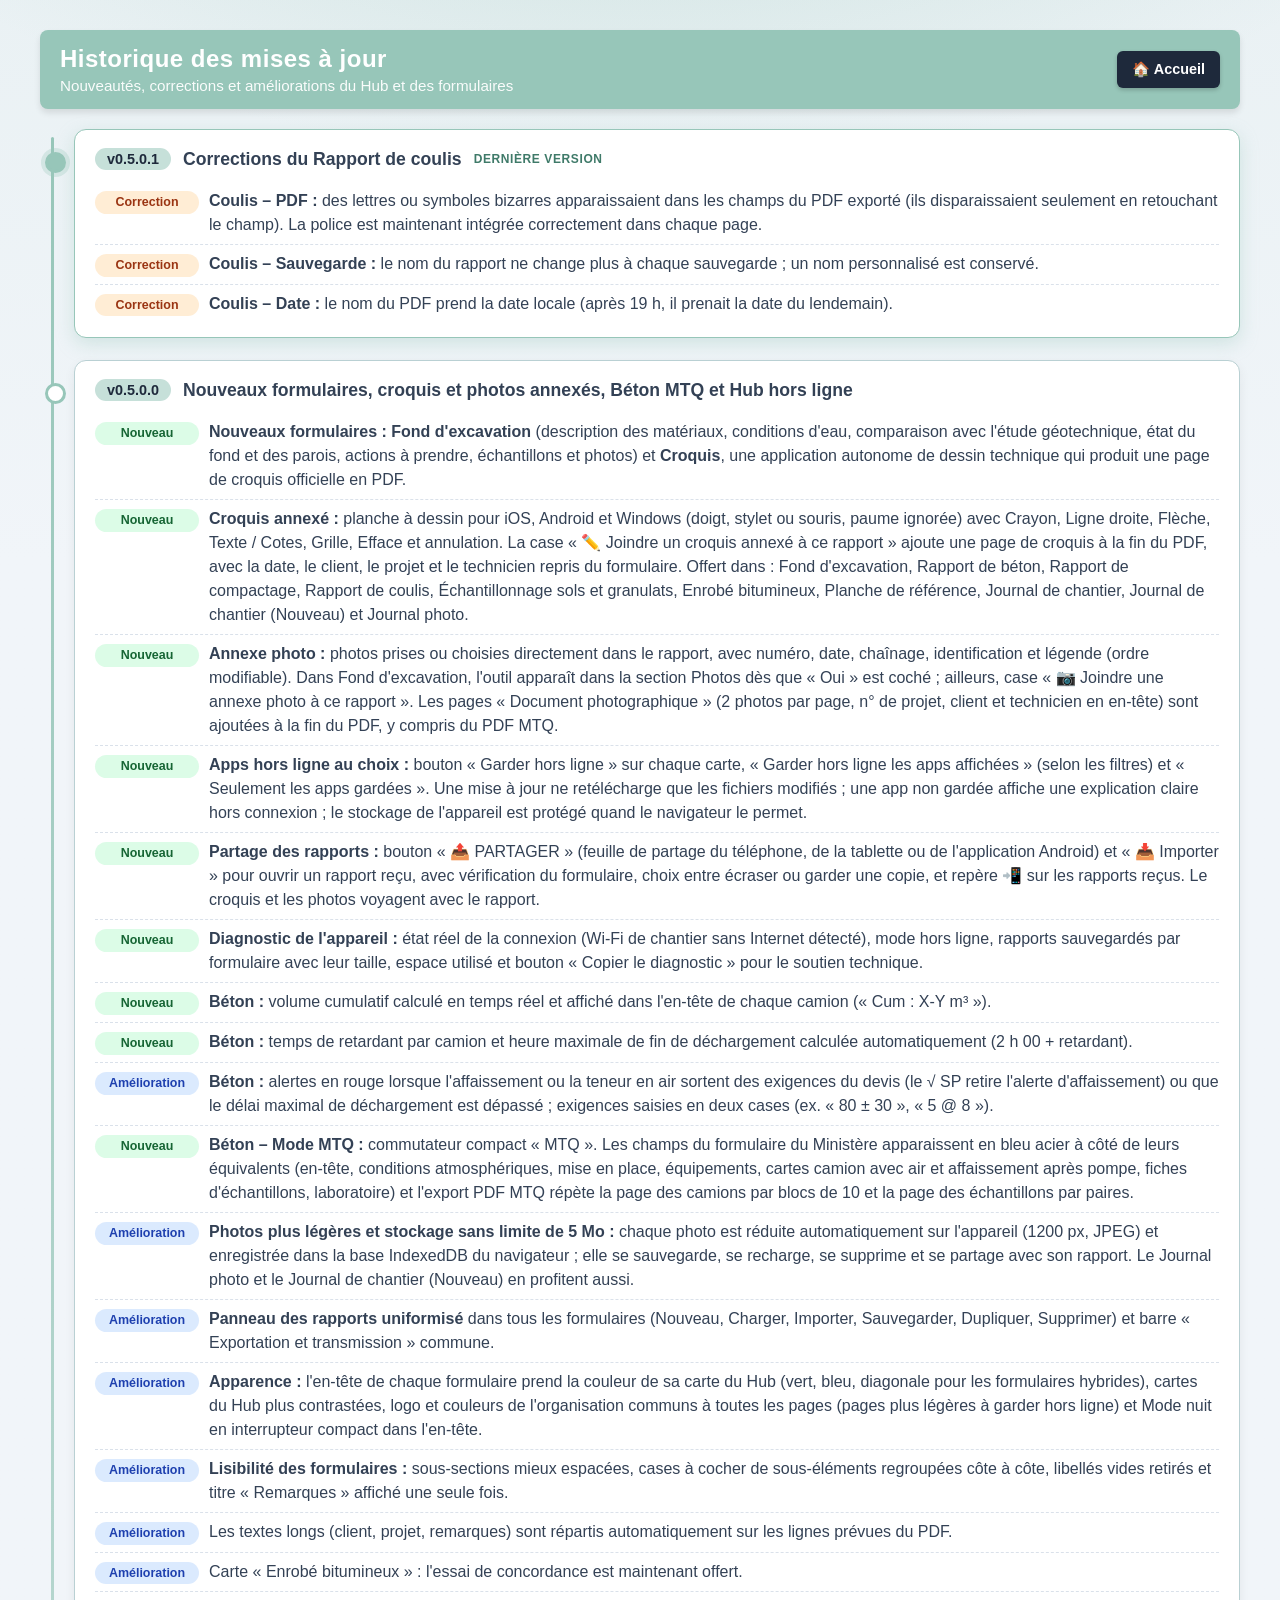
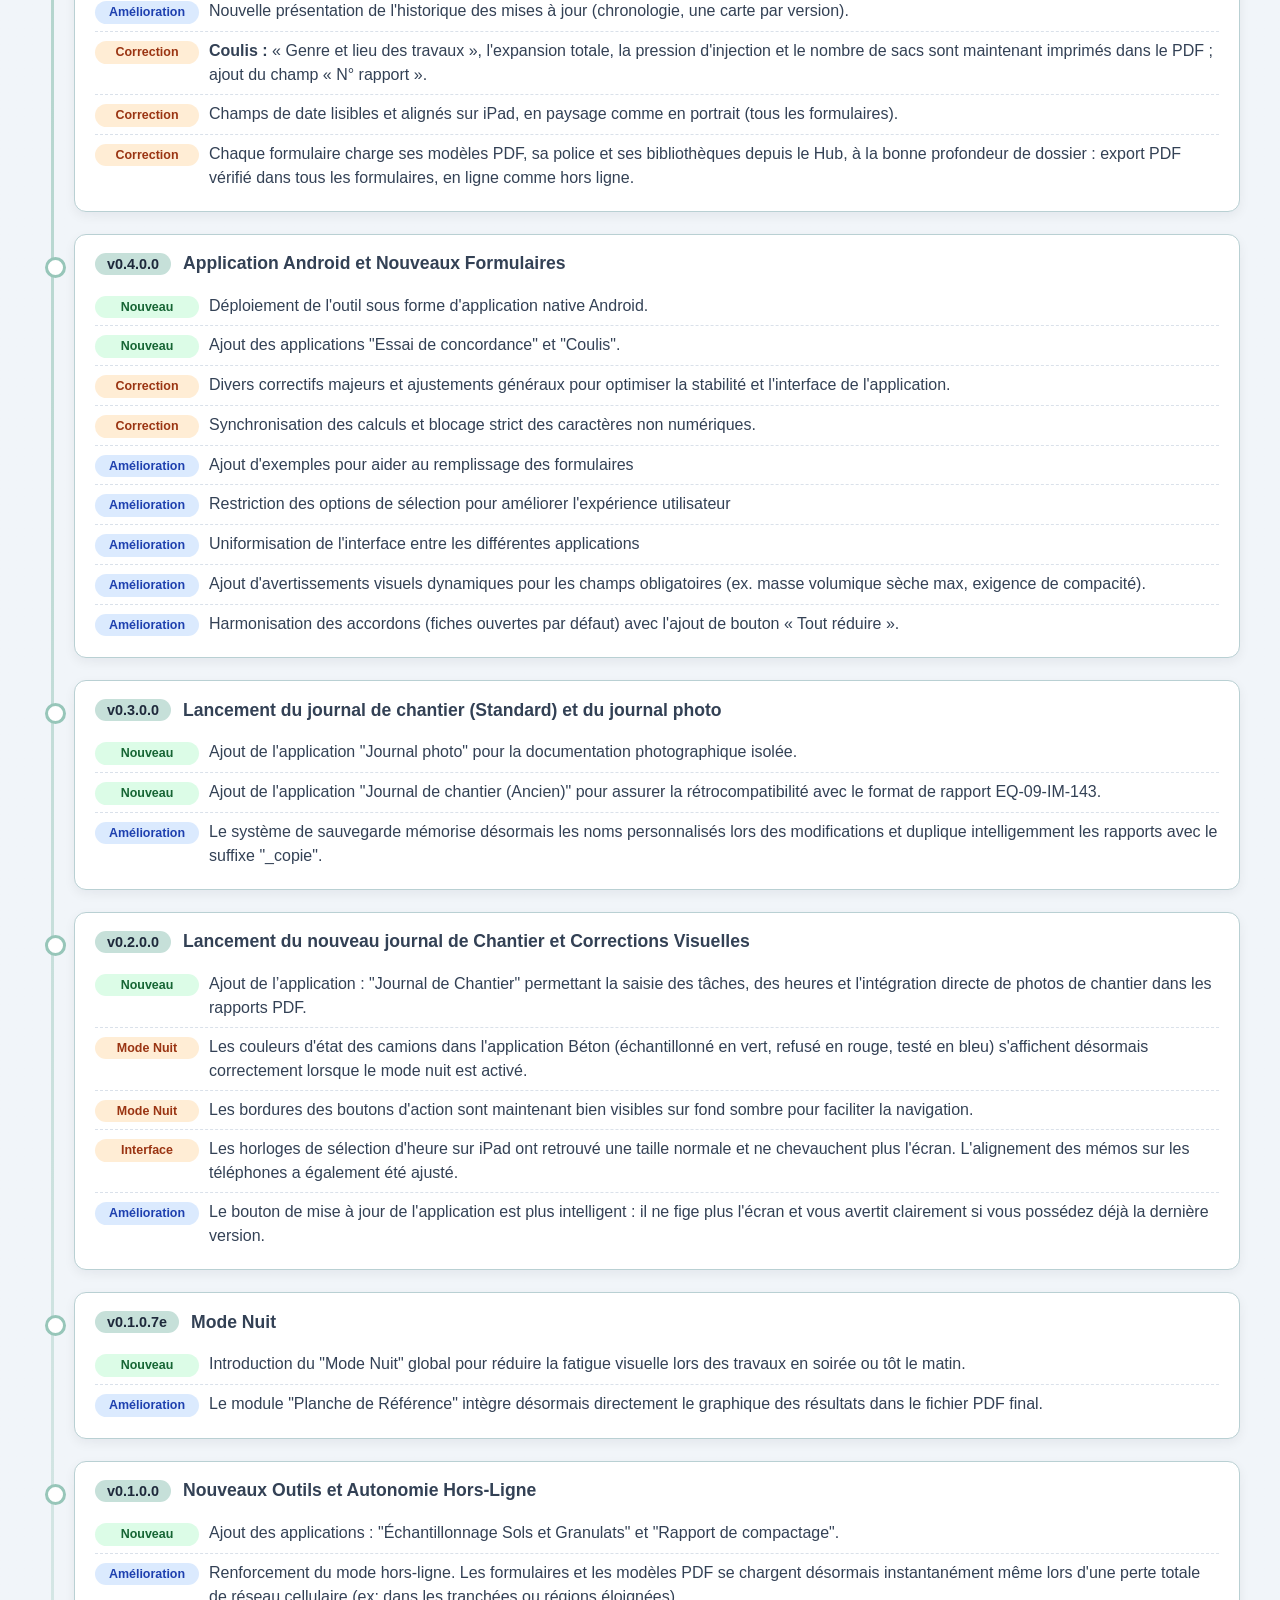
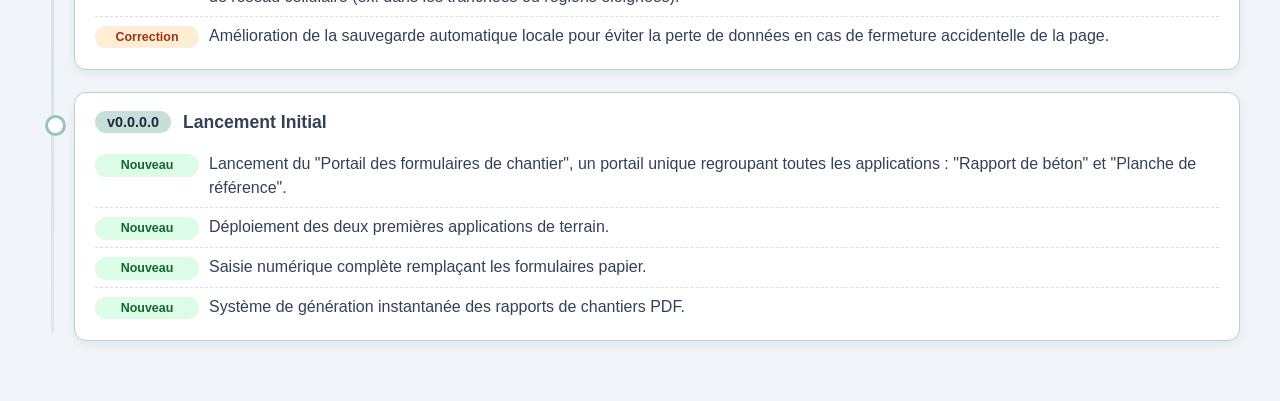
==== commit f1c2c90a: "v0.5.0.1 - Fix in coulis BUG" ====
--- a/changelog.html
+++ b/changelog.html
@@ -64,7 +64,16 @@
     <div class="cl-timeline">
 
         <section class="cl-version cl-latest">
-            <div class="cl-head"><span class="cl-num">v0.5.0.0</span><h2 class="cl-title">Nouveaux formulaires, croquis et photos annexés, Béton MTQ et Hub hors ligne</h2><span class="cl-new-badge">Dernière version</span></div>
+            <div class="cl-head"><span class="cl-num">v0.5.0.1</span><h2 class="cl-title">Corrections du Rapport de coulis</h2><span class="cl-new-badge">Dernière version</span></div>
+            <ul class="cl-list">
+                <li><span class="cl-tag tag-correction">Correction</span><span><strong>Coulis – PDF :</strong> des lettres ou symboles bizarres apparaissaient dans les champs du PDF exporté (ils disparaissaient seulement en retouchant le champ). La police est maintenant intégrée correctement dans chaque page.</span></li>
+                <li><span class="cl-tag tag-correction">Correction</span><span><strong>Coulis – Sauvegarde :</strong> le nom du rapport ne change plus à chaque sauvegarde ; un nom personnalisé est conservé.</span></li>
+                <li><span class="cl-tag tag-correction">Correction</span><span><strong>Coulis – Date :</strong> le nom du PDF prend la date locale (après 19 h, il prenait la date du lendemain).</span></li>
+            </ul>
+        </section>
+
+        <section class="cl-version">
+            <div class="cl-head"><span class="cl-num">v0.5.0.0</span><h2 class="cl-title">Nouveaux formulaires, croquis et photos annexés, Béton MTQ et Hub hors ligne</h2></div>
             <ul class="cl-list">
                 <li><span class="cl-tag tag-nouveau">Nouveau</span><span><strong>Nouveaux formulaires :</strong> <strong>Fond d'excavation</strong> (description des matériaux, conditions d'eau, comparaison avec l'étude géotechnique, état du fond et des parois, actions à prendre, échantillons et photos) et <strong>Croquis</strong>, une application autonome de dessin technique qui produit une page de croquis officielle en PDF.</span></li>
                 <li><span class="cl-tag tag-nouveau">Nouveau</span><span><strong>Croquis annexé :</strong> planche à dessin pour iOS, Android et Windows (doigt, stylet ou souris, paume ignorée) avec Crayon, Ligne droite, Flèche, Texte / Cotes, Grille, Efface et annulation. La case « ✏️ Joindre un croquis annexé à ce rapport » ajoute une page de croquis à la fin du PDF, avec la date, le client, le projet et le technicien repris du formulaire. Offert dans : Fond d'excavation, Rapport de béton, Rapport de compactage, Rapport de coulis, Échantillonnage sols et granulats, Enrobé bitumineux, Planche de référence, Journal de chantier, Journal de chantier (Nouveau) et Journal photo.</span></li>
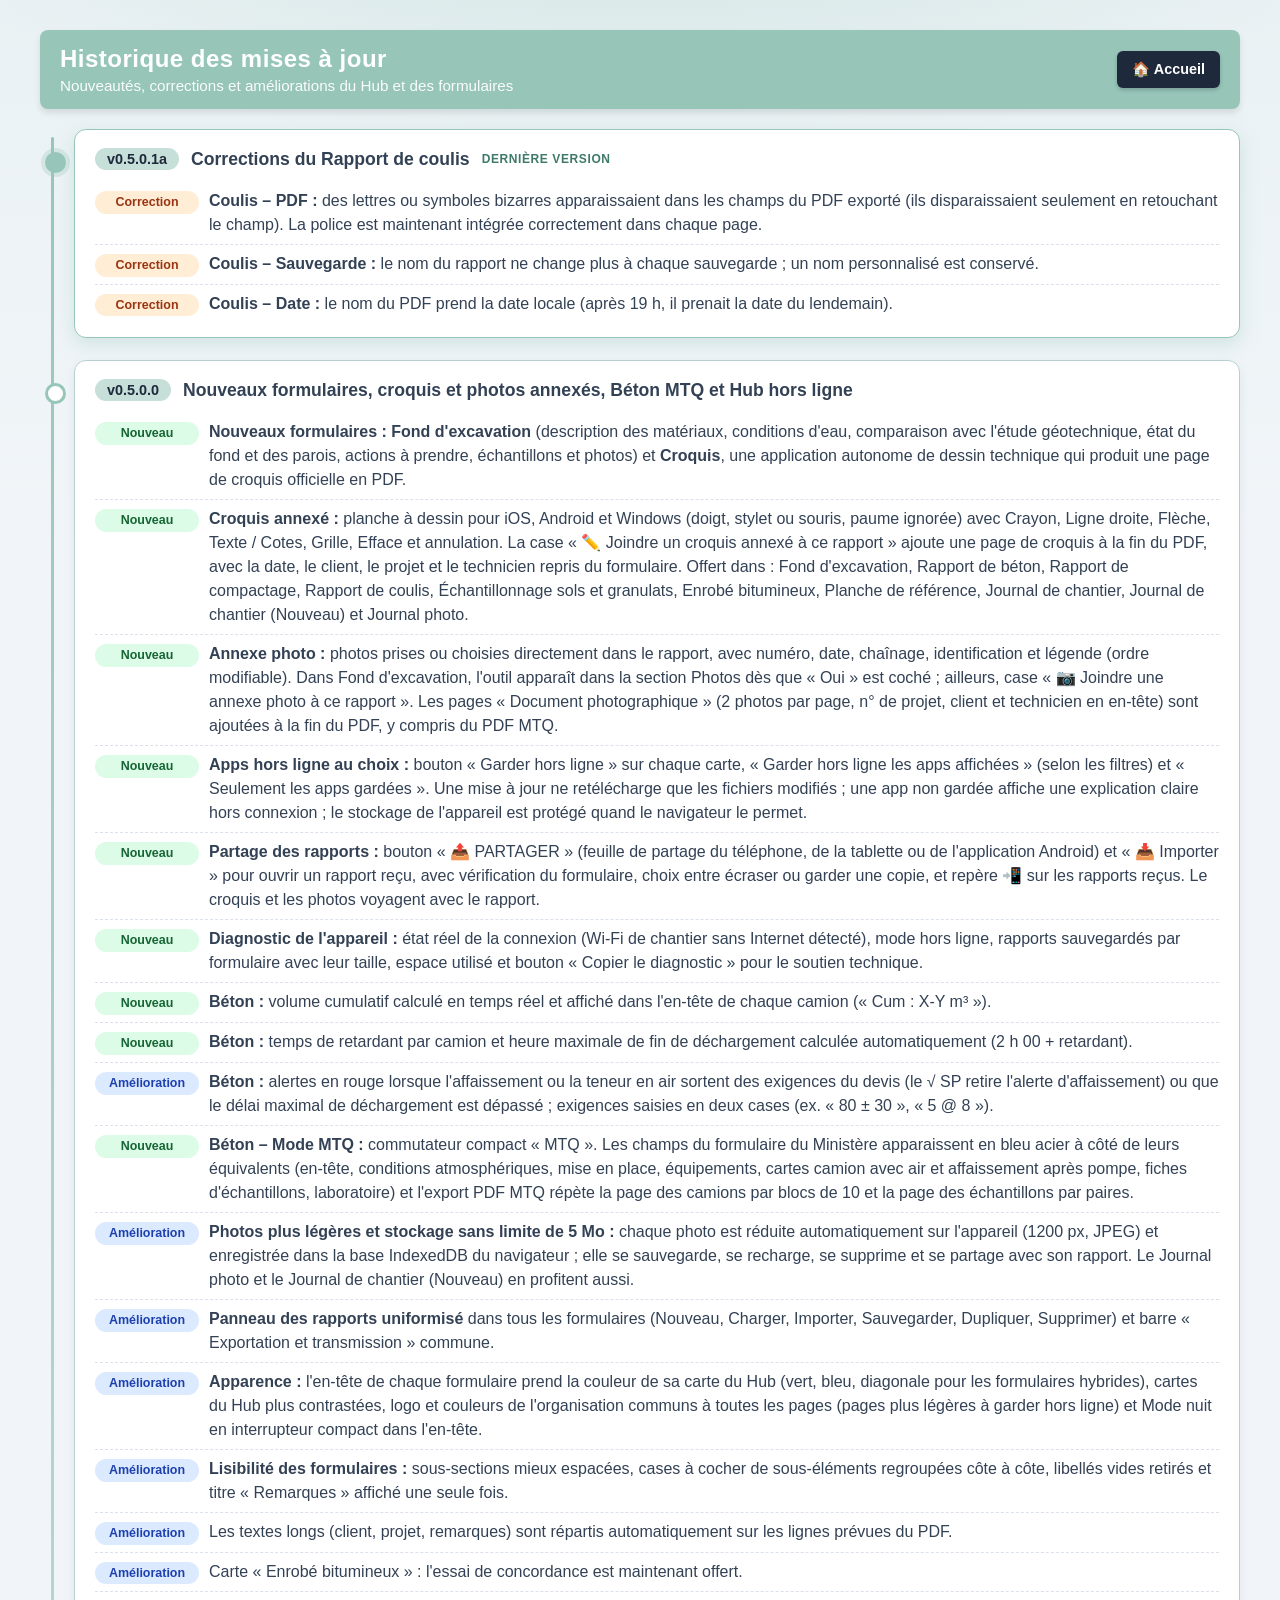
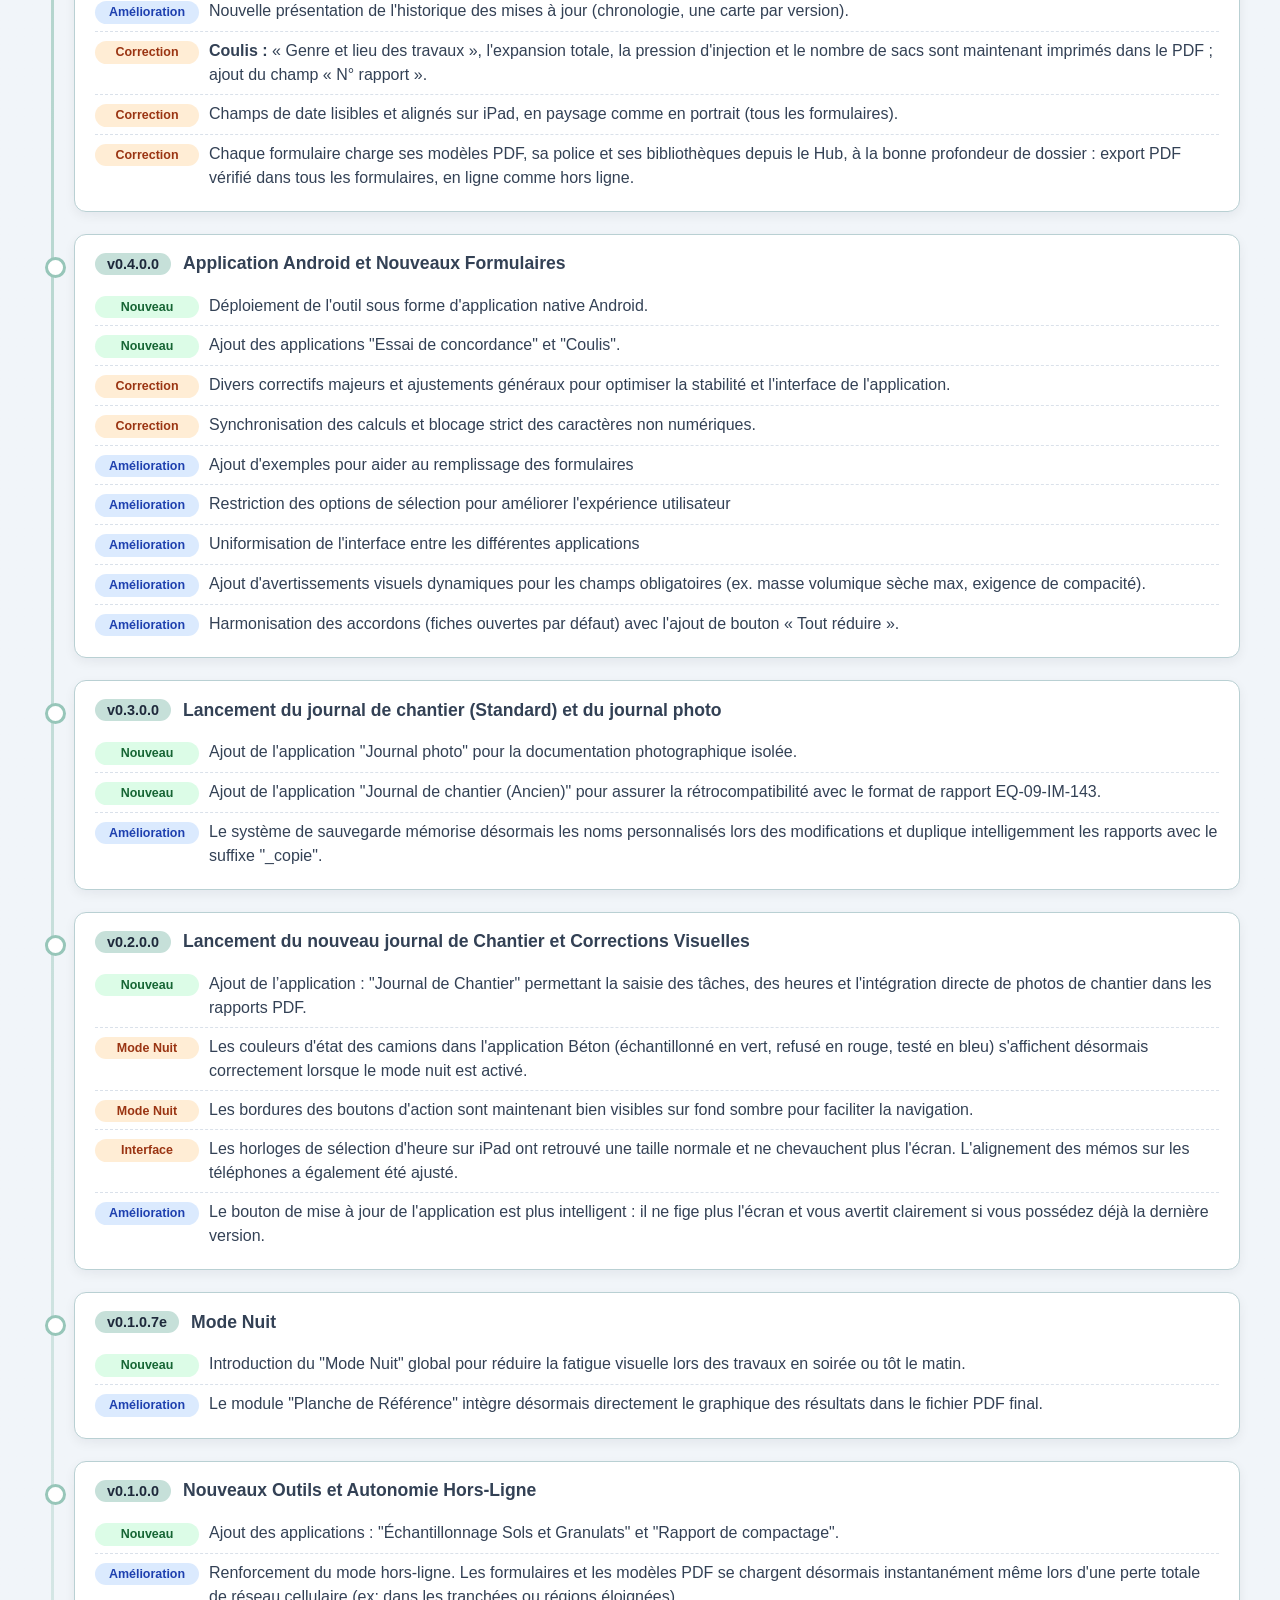
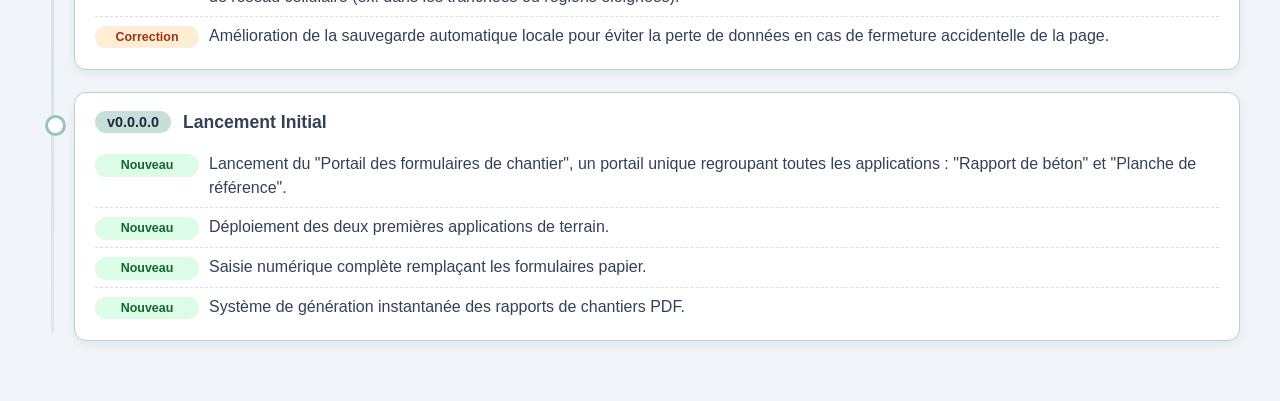
==== commit f38cddc7: "v0.5.0.1a - Version number fix" ====
--- a/changelog.html
+++ b/changelog.html
@@ -64,7 +64,7 @@
     <div class="cl-timeline">
 
         <section class="cl-version cl-latest">
-            <div class="cl-head"><span class="cl-num">v0.5.0.1</span><h2 class="cl-title">Corrections du Rapport de coulis</h2><span class="cl-new-badge">Dernière version</span></div>
+            <div class="cl-head"><span class="cl-num">v0.5.0.1a</span><h2 class="cl-title">Corrections du Rapport de coulis</h2><span class="cl-new-badge">Dernière version</span></div>
             <ul class="cl-list">
                 <li><span class="cl-tag tag-correction">Correction</span><span><strong>Coulis – PDF :</strong> des lettres ou symboles bizarres apparaissaient dans les champs du PDF exporté (ils disparaissaient seulement en retouchant le champ). La police est maintenant intégrée correctement dans chaque page.</span></li>
                 <li><span class="cl-tag tag-correction">Correction</span><span><strong>Coulis – Sauvegarde :</strong> le nom du rapport ne change plus à chaque sauvegarde ; un nom personnalisé est conservé.</span></li>
